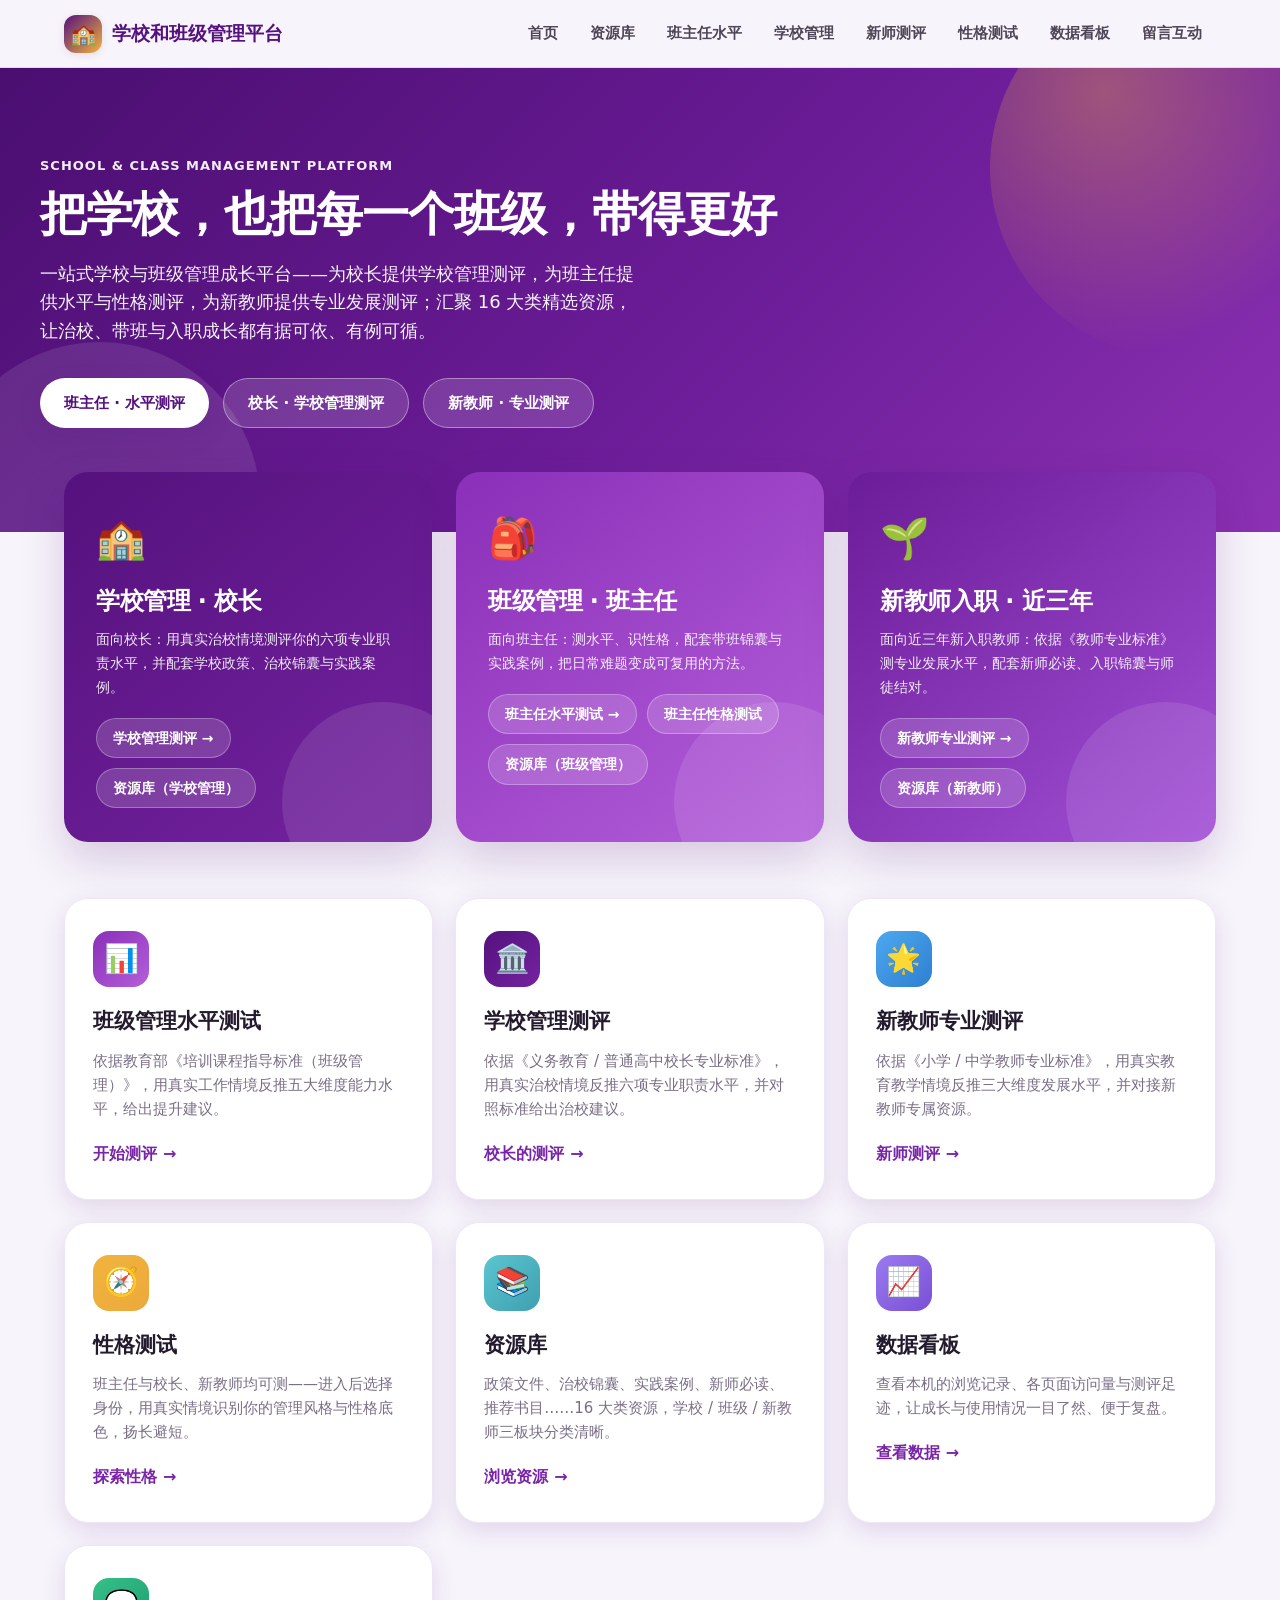
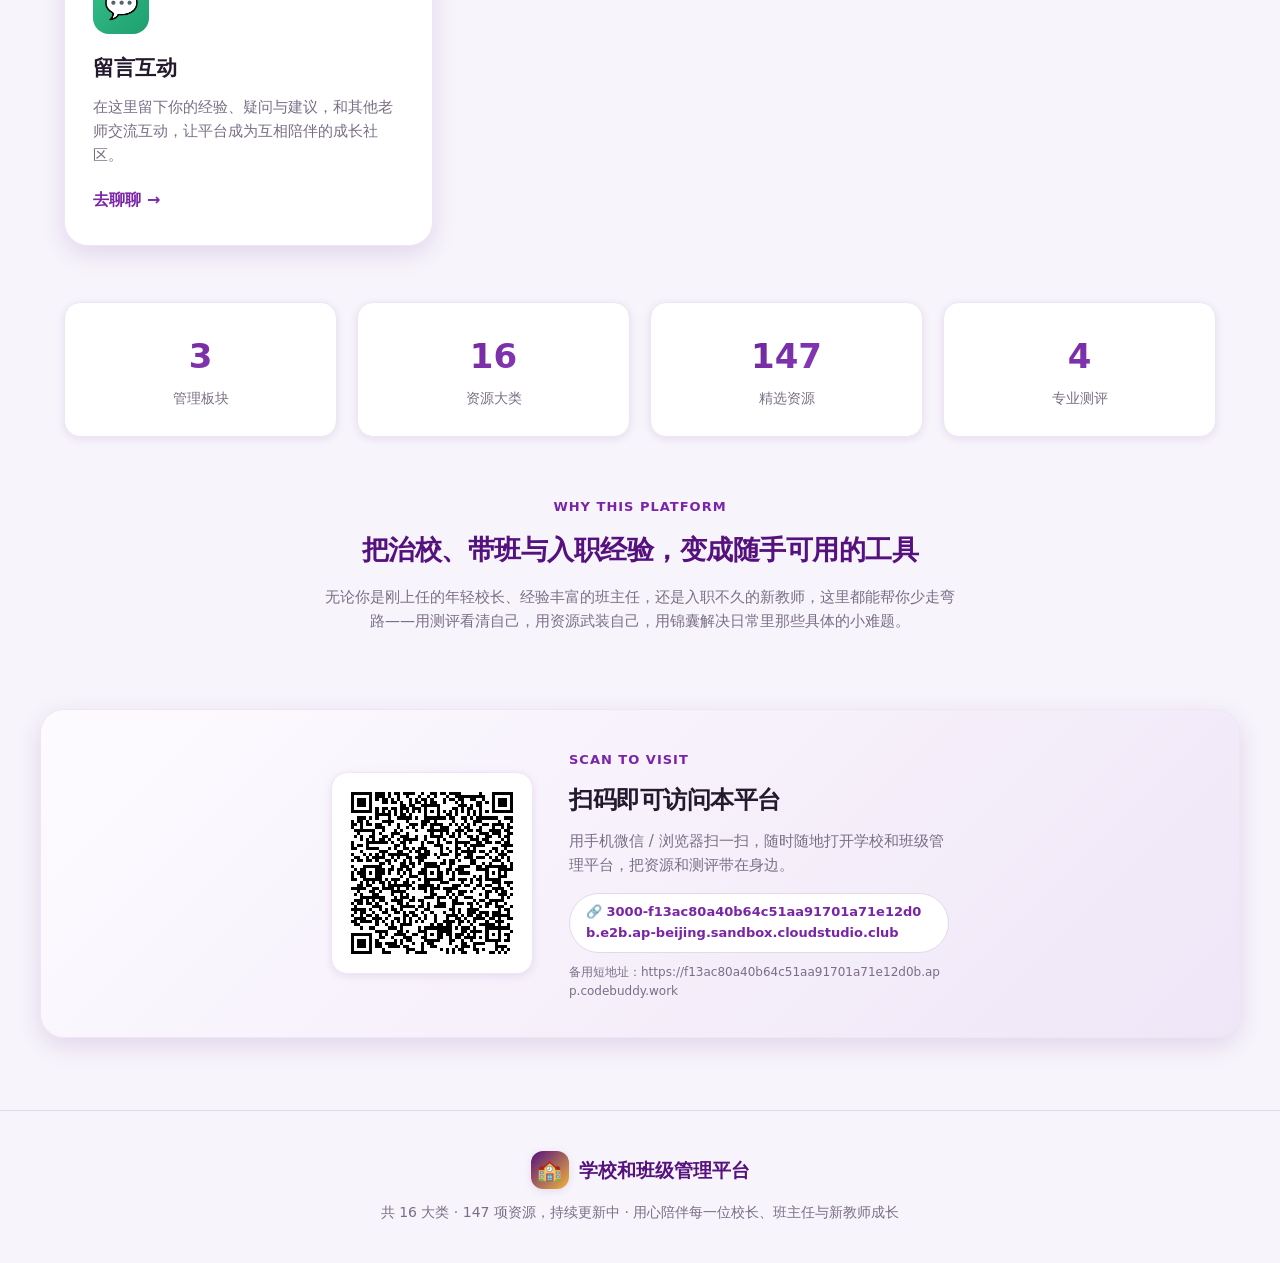
==== index.html @ 7acdb809 "学校和班级管理平台：首次部署（清华紫主题，校长/班主任/新教师三板块测评与资源库）" ====
<!DOCTYPE html>
<html lang="zh-CN">
<head>
  <meta charset="UTF-8">
  <meta name="viewport" content="width=device-width, initial-scale=1.0">
  <title>学校和班级管理平台 · 首页</title>
  <link rel="stylesheet" href="assets/css/style.css">
</head>
<body>
  <!-- 导航 -->
  <nav class="nav">
    <div class="nav-inner">
      <a class="brand" href="index.html">
        <span class="logo">🏫</span>
        <span>学校和班级管理平台</span>
      </a>
      <button class="nav-toggle" onclick="document.getElementById('navLinks').classList.toggle('open')">☰</button>
      <div class="nav-links" id="navLinks"></div>
    </div>
  </nav>

  <!-- Hero -->
  <header class="hero">
    <div class="hero-inner">
      <span class="eyebrow" style="color:rgba(255,255,255,.9)">SCHOOL &amp; CLASS MANAGEMENT PLATFORM</span>
      <h1>把学校，也把每一个班级，带得更好</h1>
      <p>一站式学校与班级管理成长平台——为校长提供学校管理测评，为班主任提供水平与性格测评，为新教师提供专业发展测评；汇聚 16 大类精选资源，让治校、带班与入职成长都有据可依、有例可循。</p>
      <div class="hero-actions">
        <a href="level-test.html" class="btn btn-primary">班主任 · 水平测评</a>
        <a href="principal-test.html" class="btn btn-ghost">校长 · 学校管理测评</a>
        <a href="newteacher-test.html" class="btn btn-ghost">新教师 · 专业测评</a>
      </div>
    </div>
  </header>

  <!-- 三大管理板块 -->
  <section class="domains wrap">
    <div class="domain-grid">
      <div class="domain-card school rise" style="animation-delay:.05s">
        <div class="dc-ico">🏫</div>
        <h3>学校管理 · 校长</h3>
        <p class="dc-sub">面向校长：用真实治校情境测评你的六项专业职责水平，并配套学校政策、治校锦囊与实践案例。</p>
        <div class="dc-links">
          <a class="dc-link" href="principal-test.html">学校管理测评 →</a>
          <a class="dc-link" href="resources.html?board=学校管理">资源库（学校管理）</a>
        </div>
      </div>
      <div class="domain-card class rise" style="animation-delay:.15s">
        <div class="dc-ico">🎒</div>
        <h3>班级管理 · 班主任</h3>
        <p class="dc-sub">面向班主任：测水平、识性格，配套带班锦囊与实践案例，把日常难题变成可复用的方法。</p>
        <div class="dc-links">
          <a class="dc-link" href="level-test.html">班主任水平测试 →</a>
          <a class="dc-link" href="personality-test.html">班主任性格测试</a>
          <a class="dc-link" href="resources.html?board=班级管理">资源库（班级管理）</a>
        </div>
      </div>
      <div class="domain-card newteacher rise" style="animation-delay:.25s">
        <div class="dc-ico">🌱</div>
        <h3>新教师入职 · 近三年</h3>
        <p class="dc-sub">面向近三年新入职教师：依据《教师专业标准》测专业发展水平，配套新师必读、入职锦囊与师徒结对。</p>
        <div class="dc-links">
          <a class="dc-link" href="newteacher-test.html">新教师专业测评 →</a>
          <a class="dc-link" href="resources.html?board=新教师">资源库（新教师）</a>
        </div>
      </div>
    </div>
  </section>

  <!-- 七大模块 -->
  <section class="modules wrap">
    <div class="module-grid">
      <div class="module-card rise" style="animation-delay:.05s">
        <div class="mc-icon" style="background:linear-gradient(135deg,#8A2FB8,#B45FDA)">📊</div>
        <h3>班级管理水平测试</h3>
        <p>依据教育部《培训课程指导标准（班级管理）》，用真实工作情境反推五大维度能力水平，给出提升建议。</p>
        <a href="level-test.html" class="mc-link">开始测评 <span>→</span></a>
      </div>
      <div class="module-card rise" style="animation-delay:.15s">
        <div class="mc-icon" style="background:linear-gradient(135deg,#55117D,#7423A0)">🏛️</div>
        <h3>学校管理测评</h3>
        <p>依据《义务教育 / 普通高中校长专业标准》，用真实治校情境反推六项专业职责水平，并对照标准给出治校建议。</p>
        <a href="principal-test.html" class="mc-link">校长的测评 <span>→</span></a>
      </div>
      <div class="module-card rise" style="animation-delay:.25s">
        <div class="mc-icon" style="background:linear-gradient(135deg,#4DA8F0,#2E7FD0)">🌟</div>
        <h3>新教师专业测评</h3>
        <p>依据《小学 / 中学教师专业标准》，用真实教育教学情境反推三大维度发展水平，并对接新教师专属资源。</p>
        <a href="newteacher-test.html" class="mc-link">新师测评 <span>→</span></a>
      </div>
      <div class="module-card rise" style="animation-delay:.35s">
        <div class="mc-icon" style="background:linear-gradient(135deg,#F2B33D,#EBA93C)">🧭</div>
        <h3>性格测试</h3>
        <p>班主任与校长、新教师均可测——进入后选择身份，用真实情境识别你的管理风格与性格底色，扬长避短。</p>
        <a href="personality-test.html" class="mc-link">探索性格 <span>→</span></a>
      </div>
      <div class="module-card rise" style="animation-delay:.45s">
        <div class="mc-icon" style="background:linear-gradient(135deg,#5AC6D0,#3F9FB0)">📚</div>
        <h3>资源库</h3>
        <p>政策文件、治校锦囊、实践案例、新师必读、推荐书目……16 大类资源，学校 / 班级 / 新教师三板块分类清晰。</p>
        <a href="resources.html" class="mc-link">浏览资源 <span>→</span></a>
      </div>
      <div class="module-card rise" style="animation-delay:.55s">
        <div class="mc-icon" style="background:linear-gradient(135deg,#9B7BF0,#7A4FD6)">📈</div>
        <h3>数据看板</h3>
        <p>查看本机的浏览记录、各页面访问量与测评足迹，让成长与使用情况一目了然、便于复盘。</p>
        <a href="dashboard.html" class="mc-link">查看数据 <span>→</span></a>
      </div>
      <div class="module-card rise" style="animation-delay:.65s">
        <div class="mc-icon" style="background:linear-gradient(135deg,#35C08A,#1F9E6F)">💬</div>
        <h3>留言互动</h3>
        <p>在这里留下你的经验、疑问与建议，和其他老师交流互动，让平台成为互相陪伴的成长社区。</p>
        <a href="messages.html" class="mc-link">去聊聊 <span>→</span></a>
      </div>
    </div>
  </section>

  <!-- 数据条 -->
  <section class="stats wrap">
    <div class="stats-grid">
      <div class="stat"><div class="num">3</div><div class="lbl">管理板块</div></div>
      <div class="stat"><div class="num">16</div><div class="lbl">资源大类</div></div>
      <div class="stat"><div class="num">147</div><div class="lbl">精选资源</div></div>
      <div class="stat"><div class="num">4</div><div class="lbl">专业测评</div></div>
    </div>
  </section>

  <!-- 特色说明 -->
  <section class="section-pad wrap">
    <div style="text-align:center;max-width:640px;margin:0 auto">
      <span class="eyebrow">WHY THIS PLATFORM</span>
      <h2 class="section-title">把治校、带班与入职经验，变成随手可用的工具</h2>
      <p class="section-sub" style="margin-top:14px">无论你是刚上任的年轻校长、经验丰富的班主任，还是入职不久的新教师，这里都能帮你少走弯路——用测评看清自己，用资源武装自己，用锦囊解决日常里那些具体的小难题。</p>
    </div>
  </section>

  <!-- 扫码访问 -->
  <section class="qr-section wrap">
    <div class="qr-card">
      <div class="qr-box">
        <img src="assets/img/qr.svg" alt="扫码访问学校和班级管理平台" width="168" height="168">
      </div>
      <div class="qr-info">
        <span class="eyebrow">SCAN TO VISIT</span>
        <h2>扫码即可访问本平台</h2>
        <p>用手机微信 / 浏览器扫一扫，随时随地打开学校和班级管理平台，把资源和测评带在身边。</p>
        <a class="qr-link" href="https://3000-f13ac80a40b64c51aa91701a71e12d0b.e2b.ap-beijing.sandbox.cloudstudio.club/" target="_blank" rel="noopener">🔗 3000-f13ac80a40b64c51aa91701a71e12d0b.e2b.ap-beijing.sandbox.cloudstudio.club</a>
        <span class="qr-alt">备用短地址：https://f13ac80a40b64c51aa91701a71e12d0b.app.codebuddy.work</span>
      </div>
    </div>
  </section>

  <!-- 页脚 -->
  <footer class="footer">
    <div class="brand"><span class="logo">🏫</span><span>学校和班级管理平台</span></div>
    <div>共 16 大类 · 147 项资源，持续更新中 · 用心陪伴每一位校长、班主任与新教师成长</div>
  </footer>

  <script src="assets/js/tracker.js"></script>
  <script src="assets/js/nav.js"></script>
</body>
</html>
---- assets/css/style.css ----
/* ============================================================
   学校和班级管理平台 · 公共样式
   风格：庄重大气（清华紫 + 暖金）× 活泼可爱（多彩点缀 + 圆润卡片）
   主色 --orange 变量沿用旧名（= 清华紫主色），便于全站统一换肤；
   --brand-deep 深紫用于导航/标题/主视觉，营造庄重感。
   ============================================================ */

:root {
  /* 底色 —— 极浅紫白 */
  --canvas: #F7F4FB;
  --canvas-alt: #F1EAF8;
  --surface: #FFFFFF;
  --surface-soft: #EFE6F7;

  /* 主题色 —— 庄重清华紫主导 + 暖金/多彩活泼点缀 */
  --brand-deep: #55117D;    /* 深清华紫：庄重大气（主视觉/标题/品牌） */
  --brand: #7A25A8;         /* 清华紫：主操作色 */
  --brand-bright: #A24FD6;  /* 亮紫：渐变高光 */
  --orange: #7A25A8;        /* 兼容旧变量名 = 主色 */
  --coral: #A96FD0;         /* 浅紫 */
  --gold: #F2B33D;          /* 暖金：点睛（紫金相配，庄重 + 活泼） */
  --yellow: #F7C948;        /* 暖黄点缀 */
  --amber: #EBA93C;
  --green: #2E9E76;
  --green-bright: #2FBF8C;
  --blue: #5B8DEF;
  --blue-bright: #4DA8F0;
  --purple: #9B5CD8;
  --red: #EF6E9B;

  /* 文字 —— 带微紫的深墨 */
  --ink: #241A2E;
  --ink-soft: #4E4557;
  --ink-mute: #7A6E86;
  --ink-faint: #B0A6BB;

  /* 边框/线 */
  --line: #E4D8EE;
  --line-soft: #EEE6F5;

  /* 阴影 —— 紫调 */
  --shadow-sm: 0 2px 8px rgba(85, 17, 125, 0.10);
  --shadow-md: 0 8px 24px rgba(85, 17, 125, 0.13);
  --shadow-lg: 0 18px 44px rgba(70, 12, 105, 0.18);

  /* 圆角 */
  --r-sm: 10px;
  --r-md: 16px;
  --r-lg: 24px;
  --r-pill: 999px;

  --font: "PingFang SC", "Microsoft YaHei", "Segoe UI", Inter, system-ui, sans-serif;
  --maxw: 1200px;
}

* { margin: 0; padding: 0; box-sizing: border-box; }

html { scroll-behavior: smooth; }

body {
  font-family: var(--font);
  color: var(--ink);
  background: var(--canvas);
  line-height: 1.6;
  -webkit-font-smoothing: antialiased;
}

a { color: inherit; text-decoration: none; }
img { max-width: 100%; display: block; }
ul { list-style: none; }

.wrap { max-width: var(--maxw); margin: 0 auto; padding: 0 24px; }

/* ---------- 导航栏 ---------- */
.nav {
  position: sticky; top: 0; z-index: 100;
  background: rgba(247, 244, 251, 0.86);
  backdrop-filter: saturate(180%) blur(12px);
  border-bottom: 1px solid var(--line);
}
.nav-inner {
  max-width: var(--maxw); margin: 0 auto; padding: 14px 24px;
  display: flex; align-items: center; justify-content: space-between;
}
.brand { display: flex; align-items: center; gap: 10px; font-weight: 800; font-size: 19px; color: var(--brand-deep); }
.brand .logo {
  width: 38px; height: 38px; border-radius: 12px;
  background: linear-gradient(135deg, var(--brand-deep), var(--gold));
  display: grid; place-items: center; color: #fff; font-size: 20px;
  box-shadow: var(--shadow-sm);
}
.nav-links { display: flex; gap: 4px; align-items: center; }
.nav-links a {
  padding: 8px 14px; border-radius: var(--r-pill); font-size: 14.5px; font-weight: 600;
  color: var(--ink-soft); transition: all .2s; white-space: nowrap;
}
.nav-links a:hover { background: var(--surface-soft); color: var(--ink); }
.nav-links a.active { background: var(--orange); color: #fff; box-shadow: var(--shadow-sm); }

.nav-toggle { display: none; background: none; border: none; font-size: 26px; cursor: pointer; color: var(--ink); }

/* ---------- 通用标题 ---------- */
.section-title { font-size: 27px; font-weight: 900; letter-spacing: -.5px; color: var(--brand-deep); }
.section-sub { color: var(--ink-mute); font-size: 15px; margin-top: 6px; }
.eyebrow {
  display: inline-block; font-size: 13px; font-weight: 700; letter-spacing: 1px;
  color: var(--orange); text-transform: uppercase; margin-bottom: 10px;
}

/* ---------- 按钮 ---------- */
.btn {
  display: inline-flex; align-items: center; gap: 8px; cursor: pointer;
  padding: 12px 24px; border-radius: var(--r-pill); font-size: 15px; font-weight: 700;
  border: none; transition: transform .15s, box-shadow .2s; font-family: var(--font);
}
.btn-primary { background: var(--orange); color: #fff; box-shadow: var(--shadow-md); }
.btn-primary:hover { transform: translateY(-2px); box-shadow: var(--shadow-lg); }
.btn-ghost { background: var(--surface); color: var(--ink); border: 1.5px solid var(--line); }
.btn-ghost:hover { border-color: var(--orange); color: var(--orange); }

/* ---------- 页脚 ---------- */
.footer {
  margin-top: 64px; padding: 40px 24px; text-align: center;
  border-top: 1px solid var(--line); color: var(--ink-mute); font-size: 14px;
}
.footer .brand { justify-content: center; margin-bottom: 12px; }

/* ---------- 卡片入场动画 ---------- */
@keyframes rise { from { opacity: 0; transform: translateY(16px); } to { opacity: 1; transform: none; } }
.rise { animation: rise .5s cubic-bezier(.2,.7,.3,1) both; }

/* ============================================================
   首页
   ============================================================ */
.hero {
  position: relative; overflow: hidden;
  background: linear-gradient(135deg, #4A0E70 0%, #6B1C97 55%, #9A3AC0 120%);
  color: #fff; padding: 84px 24px 104px;
}
.hero::after {
  content: ""; position: absolute; right: -90px; top: -90px;
  width: 380px; height: 380px; border-radius: 50%;
  background: radial-gradient(circle at 30% 30%, rgba(242,179,61,.35), rgba(242,179,61,0) 70%);
}
.hero::before {
  content: ""; position: absolute; left: -60px; bottom: -130px;
  width: 320px; height: 320px; border-radius: 50%;
  background: rgba(255,255,255,.10);
}
.hero-inner { max-width: var(--maxw); margin: 0 auto; position: relative; z-index: 2; }
.hero .eyebrow { color: rgba(255,255,255,.92) !important; }
.hero h1 { font-size: 47px; font-weight: 900; line-height: 1.16; letter-spacing: -1px; max-width: 760px; }
.hero h1 .accent { color: var(--gold); }
.hero p { font-size: 18px; margin-top: 18px; max-width: 600px; opacity: .95; }
.hero-actions { margin-top: 32px; display: flex; gap: 14px; flex-wrap: wrap; }
.hero .btn-primary { background: #fff; color: var(--brand-deep); }
.hero .btn-primary:hover { background: var(--gold); color: #fff; }
.hero .btn-ghost { background: rgba(255,255,255,.15); color: #fff; border-color: rgba(255,255,255,.4); }
.hero .btn-ghost:hover { background: rgba(255,255,255,.25); color: #fff; }

/* ---------- 两大管理板块 ---------- */
.domains { margin-top: -60px; position: relative; z-index: 5; }
.domain-grid { display: grid; grid-template-columns: repeat(3, 1fr); gap: 24px; }
.domain-card {
  position: relative; overflow: hidden; border-radius: var(--r-lg);
  padding: 34px 32px; color: #fff; box-shadow: var(--shadow-lg);
  transition: transform .2s, box-shadow .2s;
}
.domain-card:hover { transform: translateY(-6px); }
.domain-card.school { background: linear-gradient(140deg, #55117D 0%, #7423A0 100%); }
.domain-card.class  { background: linear-gradient(140deg, #8A2FB8 0%, #B45FDA 100%); }
.domain-card.newteacher { background: linear-gradient(140deg, #6B1C97 0%, #A24FD6 100%); }
.domain-card::after {
  content: ""; position: absolute; right: -50px; bottom: -60px;
  width: 200px; height: 200px; border-radius: 50%; background: rgba(255,255,255,.10);
}
.domain-card .dc-ico { font-size: 40px; margin-bottom: 12px; }
.domain-card h3 { font-size: 24px; font-weight: 900; letter-spacing: -.5px; }
.domain-card .dc-sub { font-size: 14px; opacity: .9; margin: 8px 0 18px; line-height: 1.7; max-width: 300px; }
.domain-card .dc-links { display: flex; flex-wrap: wrap; gap: 10px; position: relative; z-index: 2; }
.domain-card .dc-link {
  display: inline-flex; align-items: center; gap: 6px; font-size: 14px; font-weight: 700;
  background: rgba(255,255,255,.16); border: 1px solid rgba(255,255,255,.28);
  padding: 8px 16px; border-radius: var(--r-pill); transition: all .18s; color: #fff;
}
.domain-card .dc-link:hover { background: #fff; color: var(--brand-deep); }

/* 模块卡片 */
.modules { margin-top: 56px; position: relative; z-index: 5; }
.module-grid { display: grid; grid-template-columns: repeat(3, 1fr); gap: 22px; }
.module-card {
  background: var(--surface); border-radius: var(--r-lg); padding: 32px 28px;
  box-shadow: var(--shadow-md); transition: transform .2s, box-shadow .2s;
  border: 1px solid var(--line-soft); position: relative; overflow: hidden;
}
.module-card:hover { transform: translateY(-6px); box-shadow: var(--shadow-lg); }
.module-card .mc-icon {
  width: 56px; height: 56px; border-radius: 16px; display: grid; place-items: center;
  font-size: 28px; color: #fff; margin-bottom: 18px;
}
.module-card h3 { font-size: 21px; font-weight: 800; }
.module-card p { color: var(--ink-mute); font-size: 15px; margin: 10px 0 20px; min-height: 48px; }
.module-card .mc-link { font-weight: 700; color: var(--orange); display: inline-flex; align-items: center; gap: 6px; }
.module-card .mc-link span { transition: transform .2s; }
.module-card:hover .mc-link span { transform: translateX(4px); }

/* 数据条 */
.stats { margin-top: 56px; }
.stats-grid { display: grid; grid-template-columns: repeat(4, 1fr); gap: 20px; }
.stat {
  background: var(--surface); border-radius: var(--r-md); padding: 26px 20px; text-align: center;
  box-shadow: var(--shadow-sm); border: 1px solid var(--line-soft);
}
.stat .num { font-size: 34px; font-weight: 900; background: linear-gradient(135deg, var(--brand-deep), var(--brand-bright)); -webkit-background-clip: text; background-clip: text; color: transparent; }
.stat .lbl { color: var(--ink-mute); font-size: 14px; margin-top: 4px; }

.section-pad { padding: 56px 0; }

/* 扫码访问 */
.qr-section { padding: 20px 0 8px; }
.qr-card {
  display: flex; align-items: center; gap: 36px; flex-wrap: wrap;
  background: linear-gradient(135deg, #FDFBFF, #EFE6F7);
  border: 1px solid var(--line-soft); border-radius: var(--r-lg);
  padding: 36px 40px; box-shadow: var(--shadow-md); justify-content: center;
}
.qr-box {
  background: #fff; border-radius: var(--r-md); padding: 16px;
  box-shadow: var(--shadow-sm); border: 1px solid var(--line-soft); flex: none;
}
.qr-box svg, .qr-box img { width: 168px; height: 168px; display: block; }
.qr-info { max-width: 380px; }
.qr-info h2 { font-size: 24px; font-weight: 800; letter-spacing: -.5px; margin-bottom: 10px; }
.qr-info p { color: var(--ink-mute); font-size: 15px; margin-bottom: 16px; }
.qr-link {
  display: inline-flex; align-items: center; gap: 8px; font-size: 13px; font-weight: 600;
  color: var(--orange); background: var(--surface); border: 1.5px solid var(--line);
  padding: 8px 16px; border-radius: var(--r-pill); word-break: break-all;
}
.qr-alt { display: block; margin-top: 10px; font-size: 12px; color: var(--ink-mute); word-break: break-all; }
@media (max-width: 560px) { .qr-card { flex-direction: column; text-align: center; padding: 28px 24px; } }

/* ============================================================
   资源库
   ============================================================ */
.res-header { padding: 40px 0 24px; }
.res-layout { display: grid; grid-template-columns: 240px 1fr; gap: 28px; align-items: start; }

.res-sidebar {
  position: sticky; top: 84px;
  background: var(--surface); border-radius: var(--r-lg); padding: 18px;
  box-shadow: var(--shadow-sm); border: 1px solid var(--line-soft);
}
.res-sidebar h4 { font-size: 13px; color: var(--ink-mute); letter-spacing: 1px; margin-bottom: 12px; padding-left: 8px; }
.cat-item {
  display: flex; align-items: center; gap: 10px; padding: 11px 12px; border-radius: var(--r-md);
  cursor: pointer; transition: all .18s; margin-bottom: 4px; font-weight: 600; font-size: 15px;
}
.cat-item:hover { background: var(--surface-soft); }
.cat-item.active { background: var(--orange); color: #fff; box-shadow: var(--shadow-sm); }
.cat-item.active .cat-count { background: rgba(255,255,255,.25); color: #fff; }
.cat-dot { width: 12px; height: 12px; border-radius: 4px; flex: none; }
.cat-name { flex: 1; }
.cat-count { background: var(--surface-soft); color: var(--ink-mute); font-size: 12px; font-weight: 700; padding: 2px 9px; border-radius: var(--r-pill); }

/* 筛选栏 */
.filter-bar {
  background: var(--surface); border-radius: var(--r-md); padding: 16px 18px;
  box-shadow: var(--shadow-sm); border: 1px solid var(--line-soft); margin-bottom: 22px;
}
.filter-row { display: flex; align-items: center; gap: 12px; flex-wrap: wrap; }
.filter-row + .filter-row { margin-top: 12px; }
.filter-label { font-size: 13px; color: var(--ink-mute); font-weight: 700; min-width: 44px; }

/* 板块切换（学校管理 / 班级管理） */
.board-tabs { margin: 18px 0 20px; display: flex; align-items: center; gap: 12px; flex-wrap: wrap; }
.board-tabs .bt-label { font-size: 13px; color: var(--brand-deep); font-weight: 800; letter-spacing: .5px; }
.board-tabs .pill { font-size: 14px; padding: 9px 22px; font-weight: 700; }
.board-tabs .pill.active { box-shadow: var(--shadow-sm); }
.pill {
  padding: 7px 16px; border-radius: var(--r-pill); font-size: 13px; font-weight: 600; cursor: pointer;
  background: var(--surface-soft); color: var(--ink-soft); transition: all .18s; border: 1.5px solid transparent;
}
.pill:hover { border-color: var(--amber); }
.pill.active { background: var(--orange); color: #fff; }
.search-box {
  margin-left: auto; display: flex; align-items: center; gap: 8px;
  background: var(--surface-soft); border-radius: var(--r-pill); padding: 8px 16px; min-width: 220px;
}
.search-box input { border: none; background: none; outline: none; font-size: 14px; width: 100%; font-family: var(--font); color: var(--ink); }

/* 分类区块 */
.cat-section { margin-bottom: 40px; scroll-margin-top: 84px; }
.cat-section-head { display: flex; align-items: center; gap: 10px; margin-bottom: 16px; }
.cat-section-head .badge { width: 22px; height: 22px; border-radius: 6px; flex: none; }
.cat-section-head h3 { font-size: 20px; font-weight: 800; }
.cat-section-head .cnt { color: var(--ink-mute); font-size: 14px; font-weight: 600; }

.card-grid { display: grid; grid-template-columns: repeat(3, 1fr); gap: 16px; }
.res-card {
  background: var(--surface); border-radius: var(--r-md); padding: 18px;
  border: 1px solid var(--line-soft); box-shadow: var(--shadow-sm);
  transition: transform .18s, box-shadow .2s; display: flex; flex-direction: column; gap: 8px;
  text-decoration: none; color: inherit; cursor: pointer;
}
.res-card:hover { transform: translateY(-4px); box-shadow: var(--shadow-md); }
.res-card .rc-top { display: flex; align-items: center; gap: 8px; }
.res-card .rc-tag { font-size: 11px; font-weight: 700; padding: 3px 10px; border-radius: var(--r-pill); color: #fff; }
.res-card .rc-stage { font-size: 11px; color: var(--ink-mute); background: var(--surface-soft); padding: 3px 10px; border-radius: var(--r-pill); font-weight: 600; }
.res-card h4 { font-size: 15px; font-weight: 700; line-height: 1.4; }
.res-card p { font-size: 13px; color: var(--ink-mute); line-height: 1.6; flex: 1; }
.res-card .rc-foot { display: flex; align-items: center; justify-content: space-between; margin-top: 4px; }
.res-card .rc-meta { font-size: 12px; color: var(--ink-faint); }
.res-card .rc-open { font-size: 13px; font-weight: 700; color: var(--orange); }

/* 锦囊卡片（重点区，稍大） */
.tip-card { border-left: 4px solid var(--orange); }
.tip-card h4 { font-size: 16px; }

/* 实践案例卡片（情境/对策/成效三段式） */
.case-card { border-left: 4px solid #E8618C; gap: 10px; }
.case-card h4 { font-size: 16px; }
.case-card .cc-block { display: flex; gap: 8px; align-items: flex-start; }
.case-card .cc-block p { font-size: 13px; color: var(--ink-mute); line-height: 1.6; flex: 1; margin: 0; }
.case-card .cc-label {
  flex: 0 0 auto; font-size: 11px; font-weight: 800; color: #fff;
  padding: 2px 8px; border-radius: 6px; margin-top: 1px; letter-spacing: .5px;
}
.case-card .cc-scene { background: #F2A65A; }
.case-card .cc-action { background: #5B8DEF; }
.case-card .cc-effect { background: #36C98D; }

.empty { text-align: center; padding: 60px 20px; color: var(--ink-mute); }
.empty .big { font-size: 42px; margin-bottom: 12px; }

/* ============================================================
   测试模块（水平测试 / 性格测试通用）
   ============================================================ */
.test-hero { text-align: center; padding: 56px 24px 32px; }
.test-hero .eyebrow { display: inline-block; }
.test-hero h1 { font-size: 34px; font-weight: 900; letter-spacing: -.5px; color: var(--brand-deep); }
.test-hero p { color: var(--ink-mute); max-width: 560px; margin: 12px auto 0; font-size: 16px; }

.quiz {
  max-width: 760px; margin: 0 auto; background: var(--surface);
  border-radius: var(--r-lg); padding: 36px; box-shadow: var(--shadow-md); border: 1px solid var(--line-soft);
}

/* ---------- 角色选择（班主任 / 校长） ---------- */
.role-pick { max-width: 920px; margin: 0 auto; }
.role-grid { display: grid; grid-template-columns: repeat(3, 1fr); gap: 22px; }
.role-card {
  position: relative; overflow: hidden; cursor: pointer; text-align: left;
  background: var(--surface); border: 2px solid var(--line); border-radius: var(--r-lg);
  padding: 30px 28px; transition: transform .2s, box-shadow .2s, border-color .2s;
}
.role-card:hover { transform: translateY(-6px); box-shadow: var(--shadow-lg); border-color: var(--brand); }
.role-card::after {
  content: ""; position: absolute; right: -40px; bottom: -50px;
  width: 160px; height: 160px; border-radius: 50%; background: var(--surface-soft); z-index: 0;
}
.role-card > * { position: relative; z-index: 1; }
.role-card .rp-ico {
  width: 62px; height: 62px; border-radius: 18px; display: grid; place-items: center;
  font-size: 32px; color: #fff; margin-bottom: 16px; box-shadow: var(--shadow-sm);
}
.role-card.rp-class .rp-ico  { background: linear-gradient(135deg, #8A2FB8, #B45FDA); }
.role-card.rp-principal .rp-ico { background: linear-gradient(135deg, #55117D, #7423A0); }
.role-card.rp-newteacher .rp-ico { background: linear-gradient(135deg, #2AB0A6, #36C98D); }
.role-card h3 { font-size: 22px; font-weight: 900; color: var(--brand-deep); }
.role-card p { color: var(--ink-mute); font-size: 14px; margin: 8px 0 16px; line-height: 1.7; min-height: 48px; }
.role-card .rp-go { font-weight: 800; color: var(--brand); display: inline-flex; align-items: center; gap: 6px; }
.role-card .rp-go span { transition: transform .2s; }
.role-card:hover .rp-go span { transform: translateX(4px); }
@media (max-width: 720px) { .role-grid { grid-template-columns: 1fr; } }
.progress-wrap { display: flex; align-items: center; gap: 12px; margin-bottom: 26px; }
.progress-bar { flex: 1; height: 10px; background: var(--surface-soft); border-radius: var(--r-pill); overflow: hidden; }
.progress-fill { height: 100%; width: 0; background: linear-gradient(90deg, var(--brand-deep), var(--gold)); border-radius: var(--r-pill); transition: width .4s; }
.progress-text { font-size: 13px; color: var(--ink-mute); font-weight: 700; white-space: nowrap; }

.q-title { font-size: 20px; font-weight: 800; line-height: 1.6; margin-bottom: 20px; }
.q-num { display: inline-block; color: var(--orange); font-weight: 900; margin-right: 8px; background: var(--surface-soft); padding: 2px 12px; border-radius: var(--r-pill); font-size: 14px; }
.q-scene { display: block; margin-top: 12px; font-size: 19px; font-weight: 800; line-height: 1.6; color: var(--ink); }
.q-hint { display: block; margin-top: 12px; font-size: 14px; font-weight: 600; color: var(--ink-mute); }
/* 防敷衍作答提示 */
.quality-note {
  background: #FFF6E6; border: 1px solid #F4D48A; color: #A87A1E;
  border-radius: var(--r-md); padding: 12px 18px; font-size: 13px; font-weight: 600;
  max-width: 560px; margin: 0 auto 18px; text-align: left; line-height: 1.6;
}
.options { display: flex; flex-direction: column; gap: 12px; }
.option {
  padding: 16px 20px; border-radius: var(--r-md); border: 2px solid var(--line);
  cursor: pointer; transition: all .18s; font-size: 15px; font-weight: 600; background: var(--canvas-alt);
  display: flex; align-items: center; gap: 14px;
}
.option:hover { border-color: var(--amber); transform: translateX(4px); }
.option.selected { border-color: var(--orange); background: var(--surface-soft); }
.option .opt-key {
  width: 30px; height: 30px; border-radius: 50%; background: var(--surface); border: 2px solid var(--line);
  display: grid; place-items: center; font-weight: 800; font-size: 14px; flex: none; transition: all .18s;
}
.option.selected .opt-key { background: var(--orange); color: #fff; border-color: var(--orange); }

.quiz-nav { display: flex; justify-content: space-between; margin-top: 30px; gap: 12px; }

/* 结果 */
.result { text-align: center; }
.result .score-ring {
  width: 160px; height: 160px; margin: 0 auto 20px; border-radius: 50%;
  display: grid; place-items: center; position: relative;
  background: conic-gradient(var(--orange) var(--pct, 0%), var(--surface-soft) 0);
}
.result .score-ring .inner {
  width: 128px; height: 128px; border-radius: 50%; background: var(--surface);
  display: grid; place-items: center; flex-direction: column;
}
.result .score-ring .val { font-size: 40px; font-weight: 900; color: var(--orange); }
.result .score-ring .unit { font-size: 13px; color: var(--ink-mute); }
.result h2 { font-size: 26px; font-weight: 900; margin-bottom: 8px; }
.result .level-tag { display: inline-block; padding: 6px 18px; border-radius: var(--r-pill); color: #fff; font-weight: 700; margin-bottom: 18px; }
.result .desc { color: var(--ink-soft); max-width: 520px; margin: 0 auto 14px; line-height: 1.8; }
.result .advice { text-align: left; background: var(--surface-soft); border-radius: var(--r-md); padding: 20px 24px; max-width: 560px; margin: 20px auto; }
.result .advice h4 { margin-bottom: 10px; font-size: 15px; }
.result .advice li { padding: 6px 0 6px 24px; position: relative; font-size: 14px; color: var(--ink-soft); }
.result .advice li::before { content: "✦"; position: absolute; left: 0; color: var(--orange); }

/* 五大维度诊断条 */
.dim-breakdown { text-align: left; background: var(--surface-soft); border-radius: var(--r-md); padding: 20px 24px; max-width: 620px; margin: 22px auto; }
.dim-breakdown h4 { margin-bottom: 14px; font-size: 15px; }
.dim-row { display: flex; align-items: center; gap: 12px; padding: 7px 0; }
.dim-label { flex: 0 0 132px; font-size: 14px; font-weight: 700; color: var(--ink-soft); display: flex; align-items: center; gap: 6px; }
.dim-ic { font-size: 15px; }
.dim-track { flex: 1; height: 12px; background: var(--surface); border-radius: var(--r-pill); overflow: hidden; box-shadow: inset 0 1px 2px rgba(0,0,0,.05); }
.dim-bar { display: block; height: 100%; border-radius: var(--r-pill); transition: width .6s ease; }
.dim-lvl { flex: 0 0 48px; text-align: right; font-size: 14px; font-weight: 800; }
/* 对照提升建议分块 */
.result .advice .adv-block { margin-bottom: 14px; }
.result .advice .adv-block:last-child { margin-bottom: 0; }
.result .advice .adv-block h5 { font-size: 14px; font-weight: 800; margin-bottom: 6px; display: flex; align-items: center; gap: 6px; }
.result .advice .adv-lv { font-size: 12px; font-weight: 700; color: var(--ink-mute); background: var(--surface); padding: 2px 8px; border-radius: var(--r-pill); }
.result .std-note { font-size: 12px; color: var(--ink-mute); margin-top: 16px; line-height: 1.7; max-width: 560px; margin-left: auto; margin-right: auto; }
@media (max-width: 560px) { .dim-label { flex-basis: 96px; font-size: 13px; } }

/* 性格类型卡 */
.ptype-card {
  display: inline-block; background: var(--surface-soft); border-radius: var(--r-lg);
  padding: 24px 32px; margin-bottom: 20px;
}
.ptype-card .emoji { font-size: 56px; }
.ptype-card .code { font-size: 30px; font-weight: 900; letter-spacing: 2px; color: var(--orange); }
.ptype-card .name { font-size: 18px; font-weight: 700; margin-top: 4px; }

.hidden { display: none !important; }

/* ============================================================
   响应式
   ============================================================ */
@media (max-width: 900px) {
  .domain-grid { grid-template-columns: 1fr; }
  .module-grid { grid-template-columns: repeat(2, 1fr); }
  .stats-grid { grid-template-columns: repeat(2, 1fr); }
  .res-layout { grid-template-columns: 1fr; }
  .res-sidebar { position: static; }
  .card-grid { grid-template-columns: repeat(2, 1fr); }
  .hero h1 { font-size: 34px; }
  .nav-links { display: none; }
  .nav-links.open { display: flex; position: absolute; top: 64px; right: 24px; flex-direction: column;
    background: var(--surface); padding: 12px; border-radius: var(--r-md); box-shadow: var(--shadow-md); }
  .nav-toggle { display: block; }
}
@media (max-width: 560px) {
  .card-grid { grid-template-columns: 1fr; }
  .stats-grid { grid-template-columns: 1fr; }
  .quiz { padding: 24px; }
}

/* ============================================================
   数据看板（dash.dashboard）
   ============================================================ */
.dash-grid { display: grid; grid-template-columns: repeat(3, 1fr); gap: 18px; margin-bottom: 28px; }
.dash-grid.dash-2col { grid-template-columns: repeat(2, 1fr); }
.mini-stat {
  background: var(--surface); border: 1px solid var(--line-soft); border-radius: var(--r-md);
  padding: 24px 20px; text-align: center; box-shadow: var(--shadow-sm);
}
.mini-stat .num { font-size: 30px; font-weight: 900; background: linear-gradient(135deg, var(--brand-deep), var(--brand-bright)); -webkit-background-clip: text; background-clip: text; color: transparent; }
.mini-stat .lbl { color: var(--ink-mute); font-size: 14px; margin-top: 4px; }

.dash-section { background: var(--surface); border: 1px solid var(--line-soft); border-radius: var(--r-md); padding: 22px 24px; box-shadow: var(--shadow-sm); }
.dash-h { font-size: 18px; font-weight: 800; margin-bottom: 16px; }

.visit-bars { display: flex; flex-direction: column; gap: 12px; }
.bar-row { display: flex; align-items: center; gap: 12px; }
.bar-label { width: 110px; flex: none; font-size: 14px; font-weight: 600; color: var(--ink-soft); }
.bar-track { flex: 1; height: 12px; background: var(--surface-soft); border-radius: var(--r-pill); overflow: hidden; }
.bar-fill { display: block; height: 100%; background: linear-gradient(90deg, var(--brand), var(--brand-bright)); border-radius: var(--r-pill); }
.bar-num { width: 36px; text-align: right; font-size: 13px; font-weight: 700; color: var(--ink-mute); }

.visit-list { display: flex; flex-direction: column; gap: 10px; max-height: 420px; overflow-y: auto; }
.visit-item { display: flex; align-items: center; gap: 10px; padding: 10px 12px; background: var(--surface-soft); border-radius: var(--r-sm); }
.vi-dot { width: 9px; height: 9px; border-radius: 50%; background: var(--brand); flex: none; }
.vi-dot.vi-test { background: var(--gold); }
.vi-main { flex: 1; font-size: 14px; color: var(--ink); font-weight: 600; }
.vi-time { font-size: 12px; color: var(--ink-faint); }

.note-box {
  margin-top: 26px; background: linear-gradient(135deg, #FBF7FF, #F1E8FA);
  border: 1px solid var(--line-soft); border-left: 4px solid var(--brand);
  border-radius: var(--r-md); padding: 16px 20px; font-size: 14px; color: var(--ink-soft); line-height: 1.7;
}
.note-box strong { color: var(--brand-deep); }

/* ============================================================
   留言互动（messages）
   ============================================================ */
.msg-form { background: var(--surface); border: 1px solid var(--line-soft); border-radius: var(--r-lg); padding: 24px; box-shadow: var(--shadow-sm); }
.msg-name { width: 100%; max-width: 320px; padding: 11px 14px; border: 1.5px solid var(--line); border-radius: var(--r-md); font-size: 15px; font-family: var(--font); outline: none; margin-bottom: 12px; }
.msg-name:focus, .msg-text:focus { border-color: var(--brand); }
.msg-text { width: 100%; min-height: 96px; padding: 12px 14px; border: 1.5px solid var(--line); border-radius: var(--r-md); font-size: 15px; font-family: var(--font); outline: none; resize: vertical; line-height: 1.6; }
.msg-form-foot { display: flex; align-items: center; justify-content: space-between; margin-top: 12px; gap: 12px; }
.msg-tip { font-size: 13px; color: var(--ink-faint); }

.msg-list { display: flex; flex-direction: column; gap: 14px; }
.msg-item { position: relative; background: var(--surface); border: 1px solid var(--line-soft); border-radius: var(--r-md); padding: 16px 18px; box-shadow: var(--shadow-sm); }
.msg-head { display: flex; align-items: center; gap: 10px; margin-bottom: 8px; }
.msg-author { font-size: 15px; font-weight: 800; color: var(--brand-deep); }
.msg-time { font-size: 12px; color: var(--ink-faint); }
.msg-body { font-size: 15px; color: var(--ink-soft); line-height: 1.7; white-space: pre-wrap; word-break: break-word; }
.msg-del { position: absolute; top: 14px; right: 14px; border: none; background: none; color: var(--ink-faint); font-size: 12px; cursor: pointer; }
.msg-del:hover { color: var(--red); }

@media (max-width: 720px) {
  .dash-grid, .dash-grid.dash-2col { grid-template-columns: 1fr; }
}
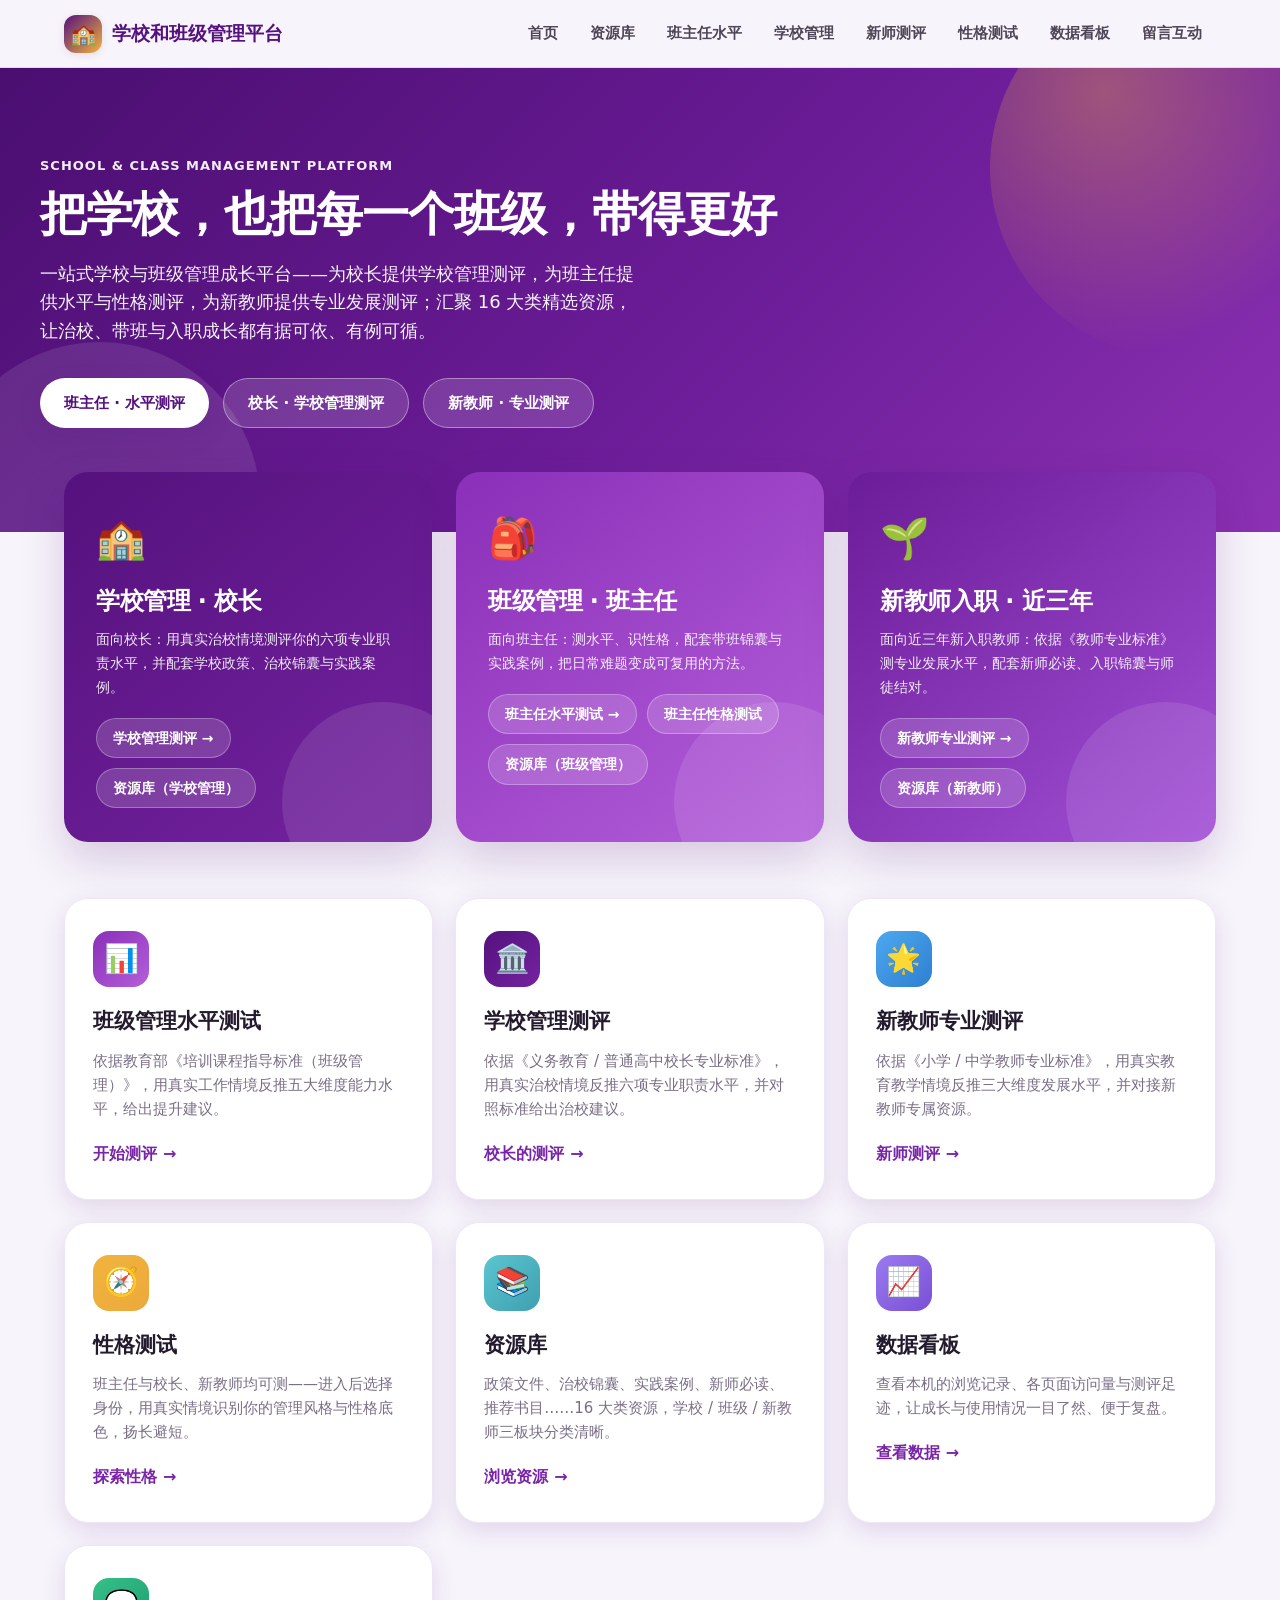
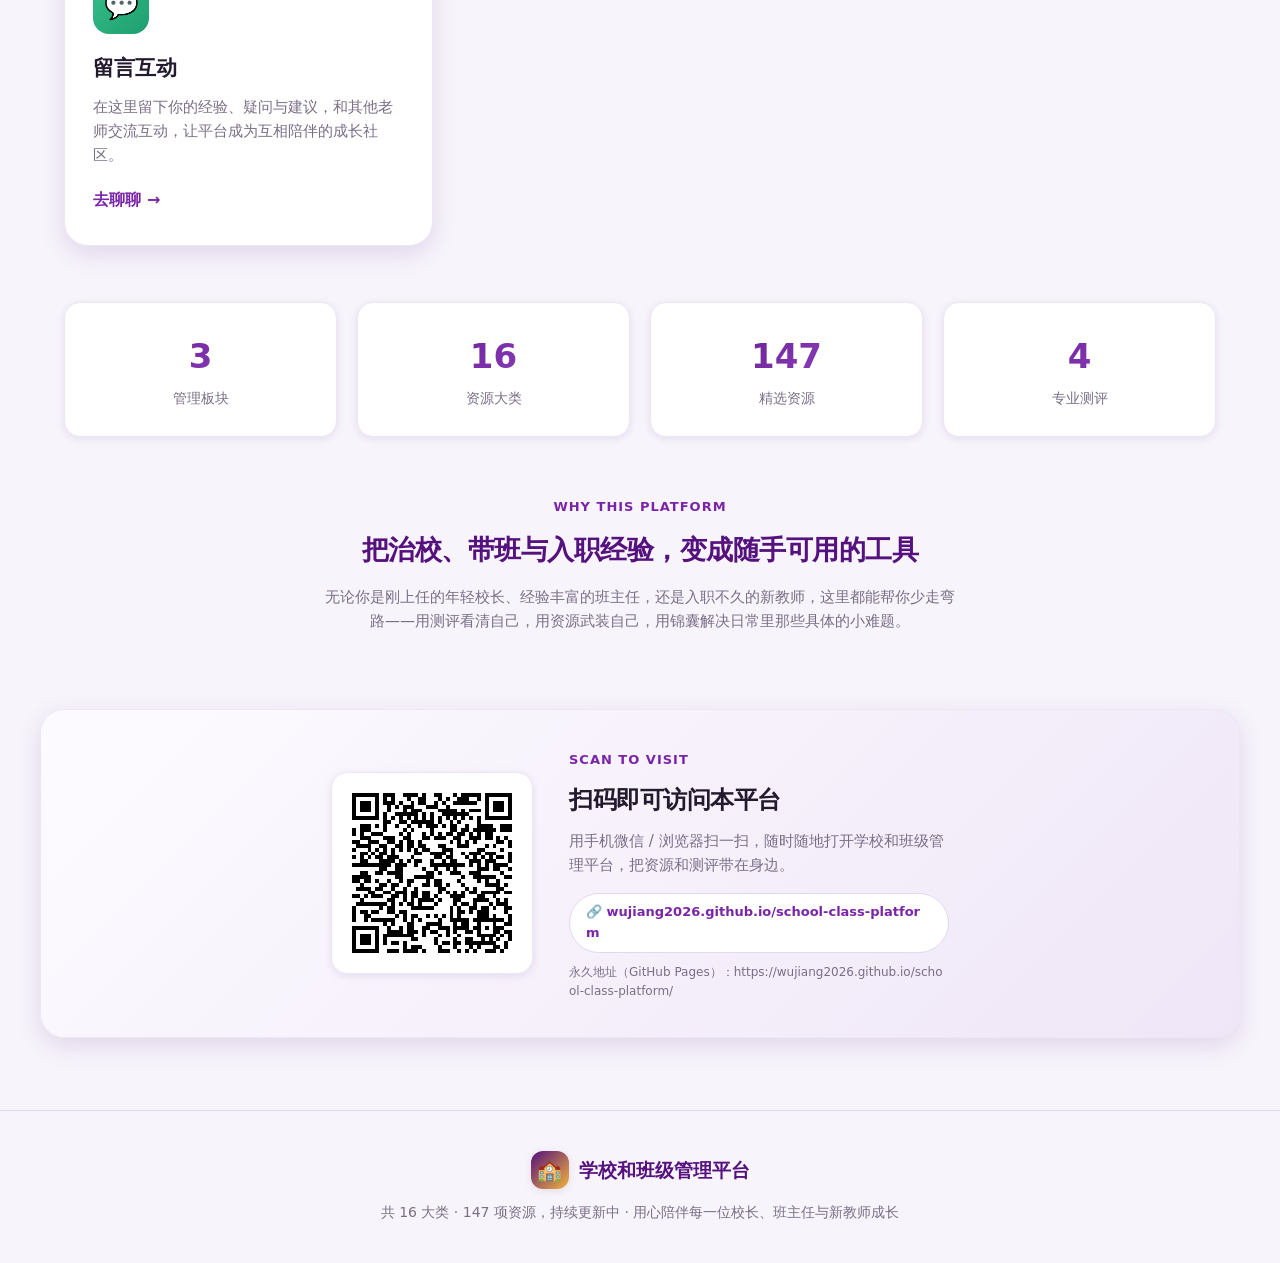
==== commit 9b66fb00: "更新首页二维码与链接为永久 GitHub Pages 地址" ====
--- a/index.html
+++ b/index.html
@@ -144,8 +144,8 @@
         <span class="eyebrow">SCAN TO VISIT</span>
         <h2>扫码即可访问本平台</h2>
         <p>用手机微信 / 浏览器扫一扫，随时随地打开学校和班级管理平台，把资源和测评带在身边。</p>
-        <a class="qr-link" href="https://3000-f13ac80a40b64c51aa91701a71e12d0b.e2b.ap-beijing.sandbox.cloudstudio.club/" target="_blank" rel="noopener">🔗 3000-f13ac80a40b64c51aa91701a71e12d0b.e2b.ap-beijing.sandbox.cloudstudio.club</a>
-        <span class="qr-alt">备用短地址：https://f13ac80a40b64c51aa91701a71e12d0b.app.codebuddy.work</span>
+        <a class="qr-link" href="https://wujiang2026.github.io/school-class-platform/" target="_blank" rel="noopener">🔗 wujiang2026.github.io/school-class-platform</a>
+        <span class="qr-alt">永久地址（GitHub Pages）：https://wujiang2026.github.io/school-class-platform/</span>
       </div>
     </div>
   </section>
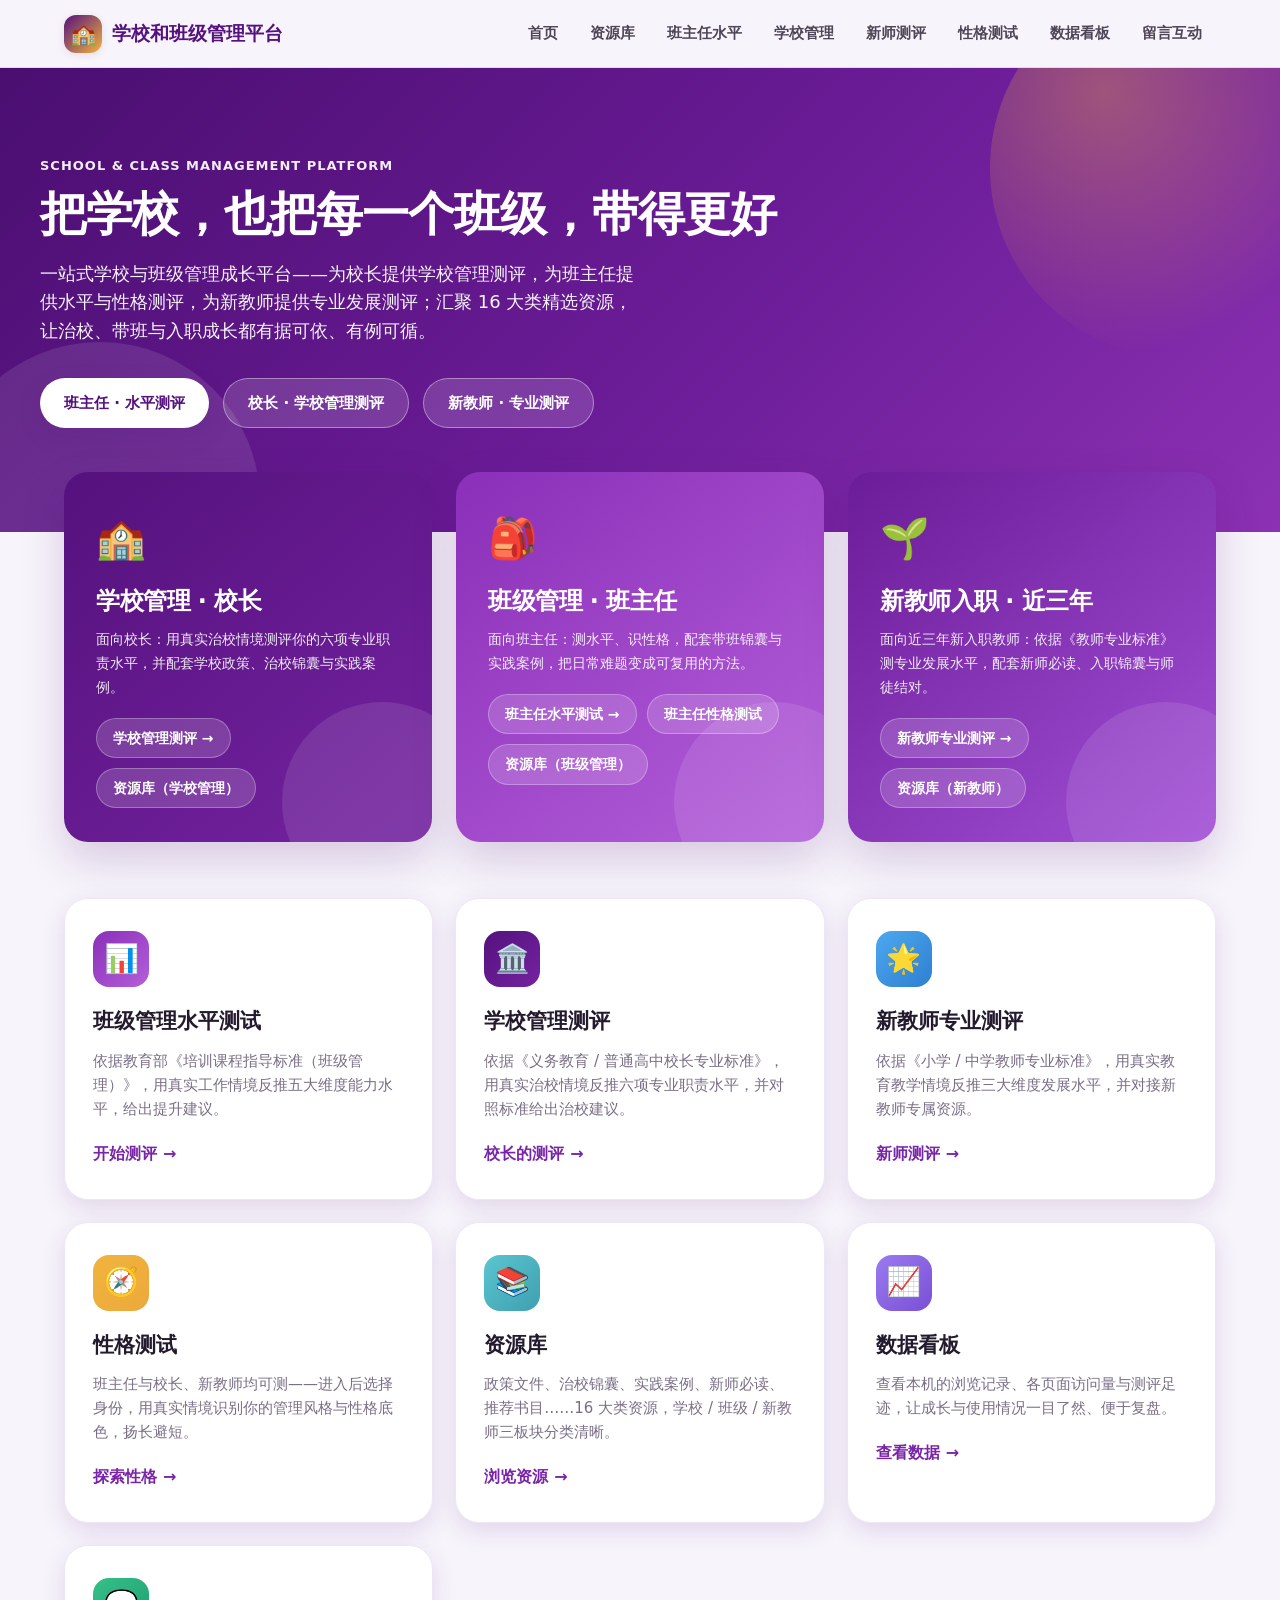
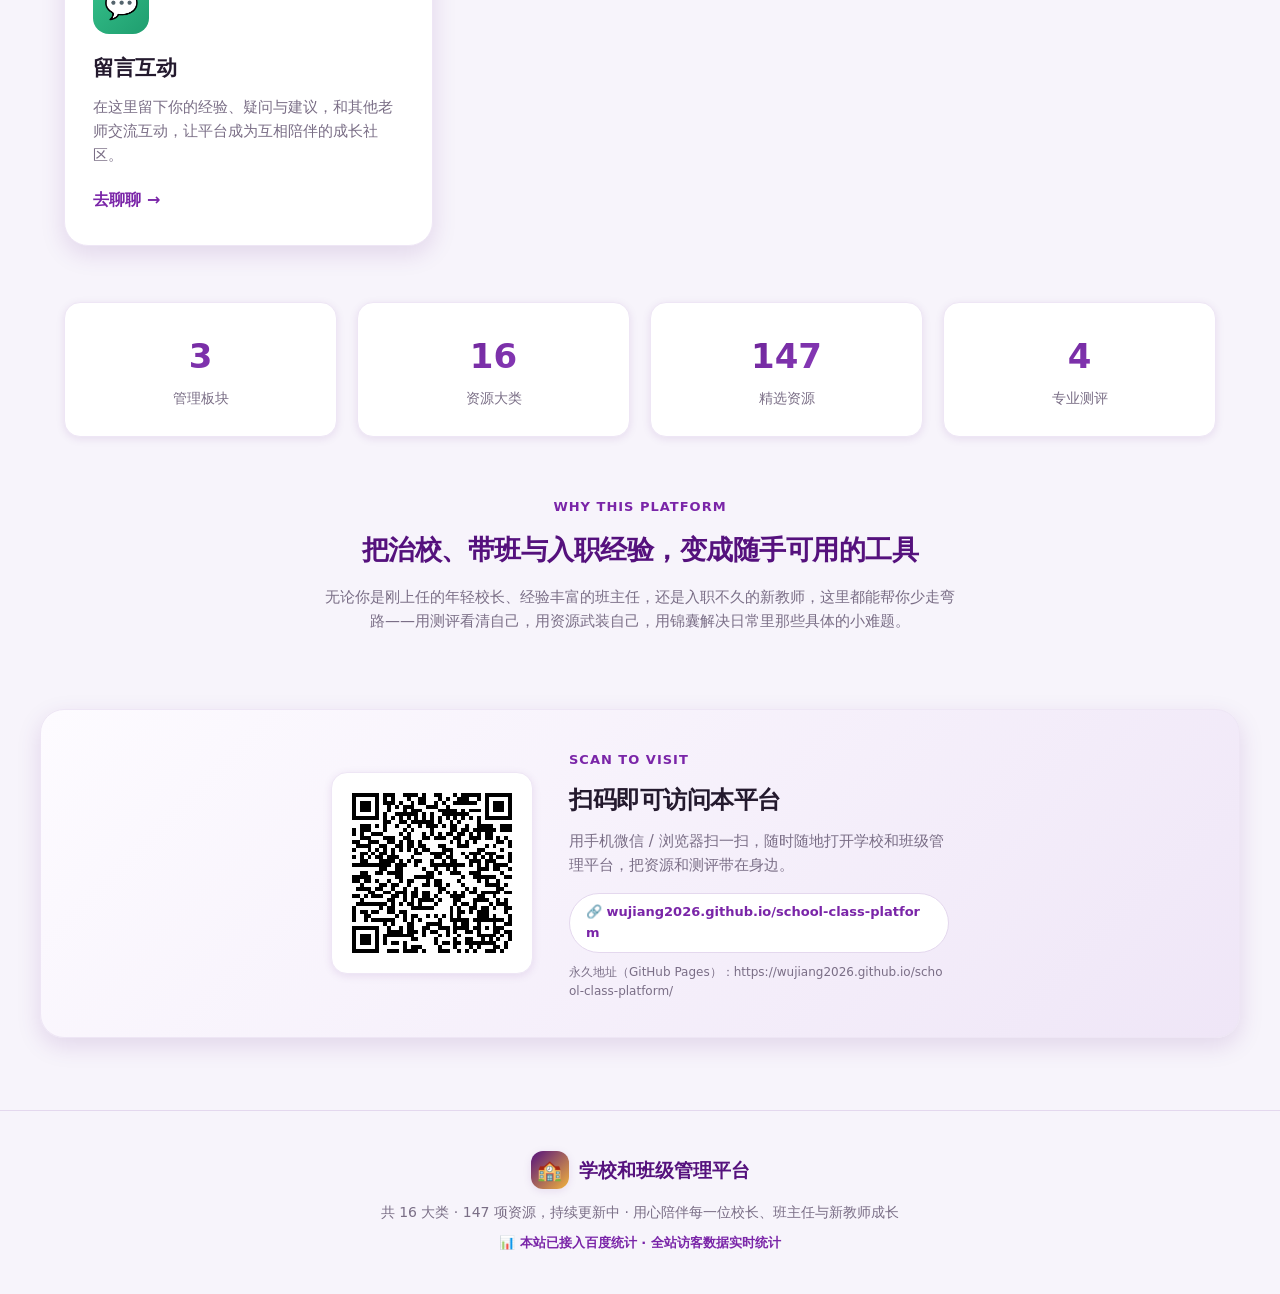
==== commit cac2da45: "接入百度统计框架：tongji.js + 全站 head 引用 + 首页已接入标识（token 待填）" ====
--- a/index.html
+++ b/index.html
@@ -5,6 +5,7 @@
   <meta name="viewport" content="width=device-width, initial-scale=1.0">
   <title>学校和班级管理平台 · 首页</title>
   <link rel="stylesheet" href="assets/css/style.css">
+  <script src="assets/js/tongji.js" defer></script>
 </head>
 <body>
   <!-- 导航 -->
@@ -154,6 +155,7 @@
   <footer class="footer">
     <div class="brand"><span class="logo">🏫</span><span>学校和班级管理平台</span></div>
     <div>共 16 大类 · 147 项资源，持续更新中 · 用心陪伴每一位校长、班主任与新教师成长</div>
+    <div class="tongji-badge">📊 本站已接入百度统计 · 全站访客数据实时统计</div>
   </footer>
 
   <script src="assets/js/tracker.js"></script>
--- a/assets/css/style.css
+++ b/assets/css/style.css
@@ -124,6 +124,7 @@
   border-top: 1px solid var(--line); color: var(--ink-mute); font-size: 14px;
 }
 .footer .brand { justify-content: center; margin-bottom: 12px; }
+.tongji-badge { margin-top: 10px; font-size: 13px; color: var(--orange); font-weight: 600; }
 
 /* ---------- 卡片入场动画 ---------- */
 @keyframes rise { from { opacity: 0; transform: translateY(16px); } to { opacity: 1; transform: none; } }
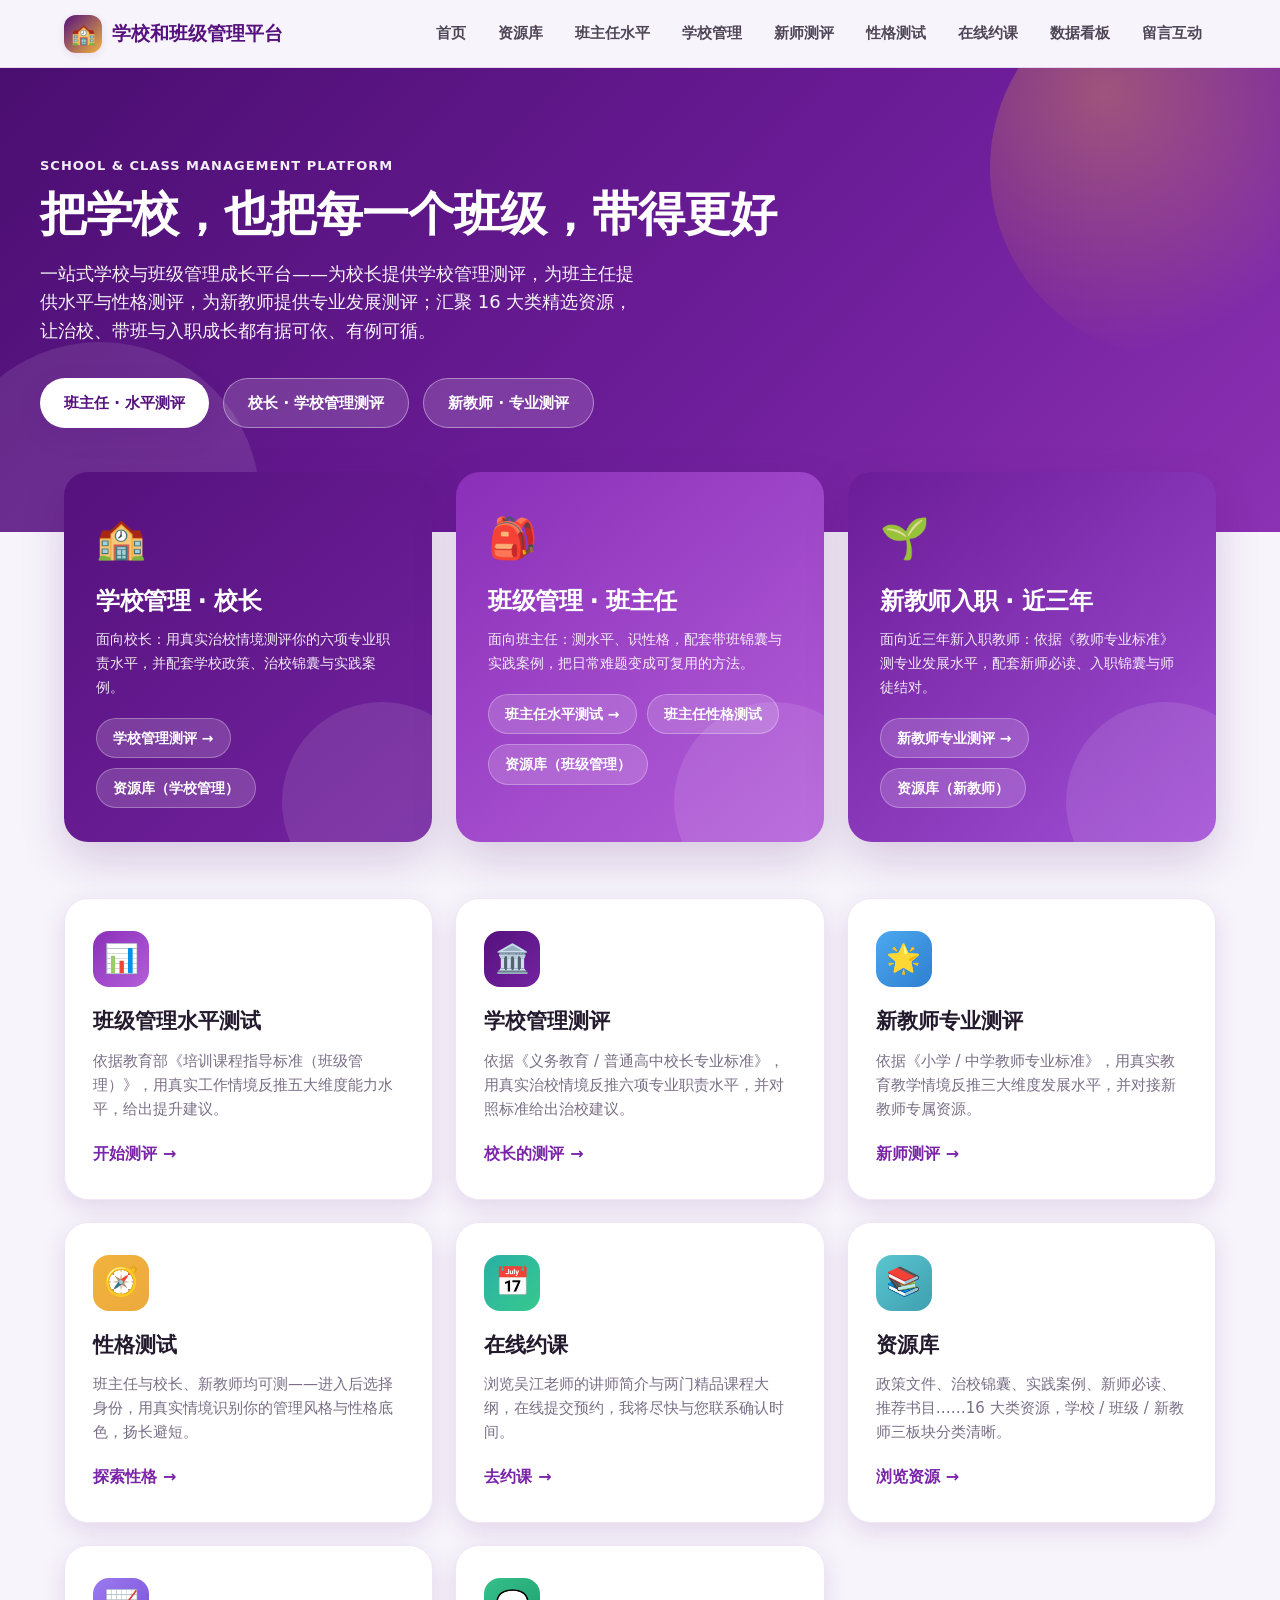
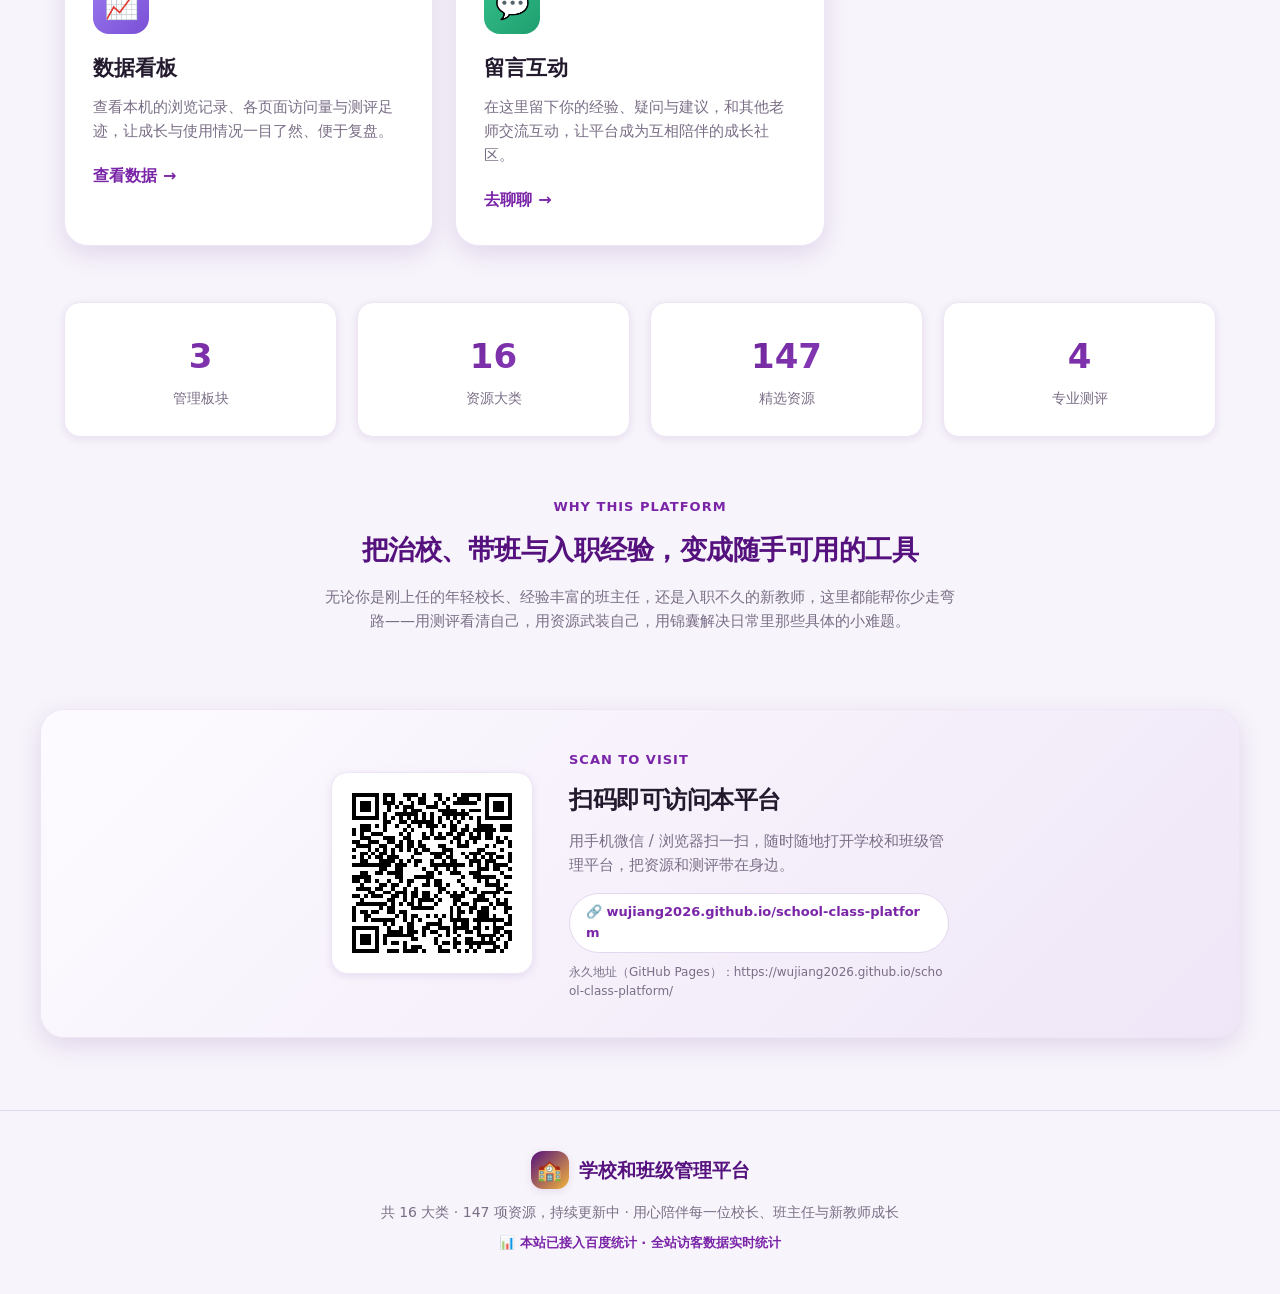
==== commit 45195f7a: "新增在线约课栏目：booking.html（吴江简介+两门课程大纲+预约表单）、nav/首页入口、booking.js（本地记录+百度统计事件）" ====
--- a/index.html
+++ b/index.html
@@ -95,6 +95,12 @@
         <p>班主任与校长、新教师均可测——进入后选择身份，用真实情境识别你的管理风格与性格底色，扬长避短。</p>
         <a href="personality-test.html" class="mc-link">探索性格 <span>→</span></a>
       </div>
+      <div class="module-card rise" style="animation-delay:.40s">
+        <div class="mc-icon" style="background:linear-gradient(135deg,#2AB0A6,#36C98D)">📅</div>
+        <h3>在线约课</h3>
+        <p>浏览吴江老师的讲师简介与两门精品课程大纲，在线提交预约，我将尽快与您联系确认时间。</p>
+        <a href="booking.html" class="mc-link">去约课 <span>→</span></a>
+      </div>
       <div class="module-card rise" style="animation-delay:.45s">
         <div class="mc-icon" style="background:linear-gradient(135deg,#5AC6D0,#3F9FB0)">📚</div>
         <h3>资源库</h3>
--- a/assets/css/style.css
+++ b/assets/css/style.css
@@ -125,6 +125,71 @@
 }
 .footer .brand { justify-content: center; margin-bottom: 12px; }
 .tongji-badge { margin-top: 10px; font-size: 13px; color: var(--orange); font-weight: 600; }
+
+/* ============================================================
+   在线约课页（booking.html）
+   ============================================================ */
+.container { max-width: 1080px; margin: 0 auto; padding: 0 20px; }
+.section { padding: 52px 0; }
+.section-head { text-align: center; margin-bottom: 30px; }
+.section-head .section-title { position: relative; display: inline-block; padding-bottom: 12px; }
+.section-head .section-title::after { content: ""; position: absolute; left: 50%; bottom: 0; transform: translateX(-50%); width: 56px; height: 4px; border-radius: 4px; background: linear-gradient(90deg, var(--brand), var(--gold)); }
+
+.profile-card { display: flex; gap: 22px; align-items: flex-start; background: var(--surface); border: 1px solid var(--line); border-radius: var(--r-lg); padding: 28px; box-shadow: var(--shadow-sm); }
+.profile-avatar { flex: 0 0 84px; width: 84px; height: 84px; border-radius: 50%; display: grid; place-items: center; font-size: 32px; font-weight: 800; color: #fff; background: linear-gradient(135deg, var(--brand-deep), var(--brand)); }
+.profile-body p { margin: 0 0 12px; line-height: 1.85; color: var(--ink-soft); }
+.profile-body p:last-child { margin-bottom: 0; }
+
+.course-grid { display: grid; grid-template-columns: repeat(auto-fit, minmax(320px, 1fr)); gap: 22px; }
+.course-card { background: var(--surface); border: 1px solid var(--line); border-radius: var(--r-lg); padding: 26px; box-shadow: var(--shadow-sm); display: flex; flex-direction: column; }
+.course-tag { align-self: flex-start; font-size: 12px; font-weight: 700; padding: 4px 12px; border-radius: var(--r-pill); margin-bottom: 12px; color: #fff; }
+.tag-class { background: linear-gradient(135deg, #4DA8F0, #2E7FD0); }
+.tag-principal { background: linear-gradient(135deg, var(--brand), var(--gold)); }
+.course-card h3 { font-size: 21px; font-weight: 800; color: var(--brand-deep); margin: 0 0 6px; }
+.course-sub { color: var(--ink-mute); font-size: 14px; margin: 0 0 10px; }
+.course-meta { font-size: 13px; color: var(--brand); font-weight: 600; margin-bottom: 12px; }
+.course-intro { font-size: 14px; line-height: 1.8; color: var(--ink-soft); margin: 0 0 14px; }
+.course-goals { margin: 0 0 14px; padding-left: 20px; color: var(--ink-soft); font-size: 14px; line-height: 1.9; }
+.course-outline { border-top: 1px dashed var(--line); padding-top: 12px; }
+.course-outline summary { cursor: pointer; font-weight: 700; color: var(--brand); font-size: 14px; user-select: none; }
+.course-outline summary:hover { color: var(--brand-deep); }
+.outline-body { margin-top: 14px; font-size: 14px; line-height: 1.85; color: var(--ink-soft); }
+.outline-body p { margin: 0 0 12px; }
+.outline-body ol { padding-left: 20px; margin: 0 0 12px; }
+.outline-body li { margin-bottom: 12px; }
+.outline-body b { color: var(--brand-deep); }
+
+.booking-form { max-width: 720px; margin: 0 auto; background: var(--surface); border: 1px solid var(--line); border-radius: var(--r-lg); padding: 28px; box-shadow: var(--shadow-sm); }
+.form-row { display: grid; grid-template-columns: 1fr 1fr; gap: 18px; }
+.form-field { display: flex; flex-direction: column; gap: 7px; margin-bottom: 18px; font-size: 14px; font-weight: 600; color: var(--ink); }
+.form-field i { color: #e0533d; font-style: normal; }
+.form-field input, .form-field select, .form-field textarea {
+  font: inherit; font-weight: 400; padding: 11px 13px; border: 1.5px solid var(--line); border-radius: var(--r-md);
+  background: #fff; color: var(--ink); transition: border-color .15s, box-shadow .15s;
+}
+.form-field input:focus, .form-field select:focus, .form-field textarea:focus {
+  outline: none; border-color: var(--brand); box-shadow: 0 0 0 3px var(--brand-soft);
+}
+.form-field textarea { resize: vertical; }
+.booking-submit { width: 100%; margin-top: 4px; padding: 13px; font-size: 16px; }
+.form-tip { min-height: 20px; margin: 12px 0 0; font-size: 14px; font-weight: 600; text-align: center; }
+.form-tip-ok { color: #1f9e6f; }
+.form-tip-err { color: #e0533d; }
+
+.booking-history { max-width: 720px; margin: 26px auto 0; }
+.history-title { font-size: 17px; font-weight: 800; color: var(--brand-deep); margin: 0 0 12px; }
+.booking-history ul { list-style: none; padding: 0; margin: 0; display: flex; flex-direction: column; gap: 10px; }
+.booking-history li { display: flex; flex-wrap: wrap; align-items: center; gap: 8px 14px; background: var(--surface); border: 1px solid var(--line); border-radius: var(--r-md); padding: 12px 16px; }
+.bh-course { font-weight: 700; color: var(--brand-deep); }
+.bh-meta { font-size: 13px; color: var(--ink-mute); }
+.bh-time { margin-left: auto; font-size: 12px; color: var(--ink-mute); }
+
+@media (max-width: 600px) {
+  .profile-card { flex-direction: column; align-items: center; text-align: center; }
+  .form-row { grid-template-columns: 1fr; }
+  .booking-history li { flex-direction: column; align-items: flex-start; }
+  .bh-time { margin-left: 0; }
+}
 
 /* ---------- 卡片入场动画 ---------- */
 @keyframes rise { from { opacity: 0; transform: translateY(16px); } to { opacity: 1; transform: none; } }
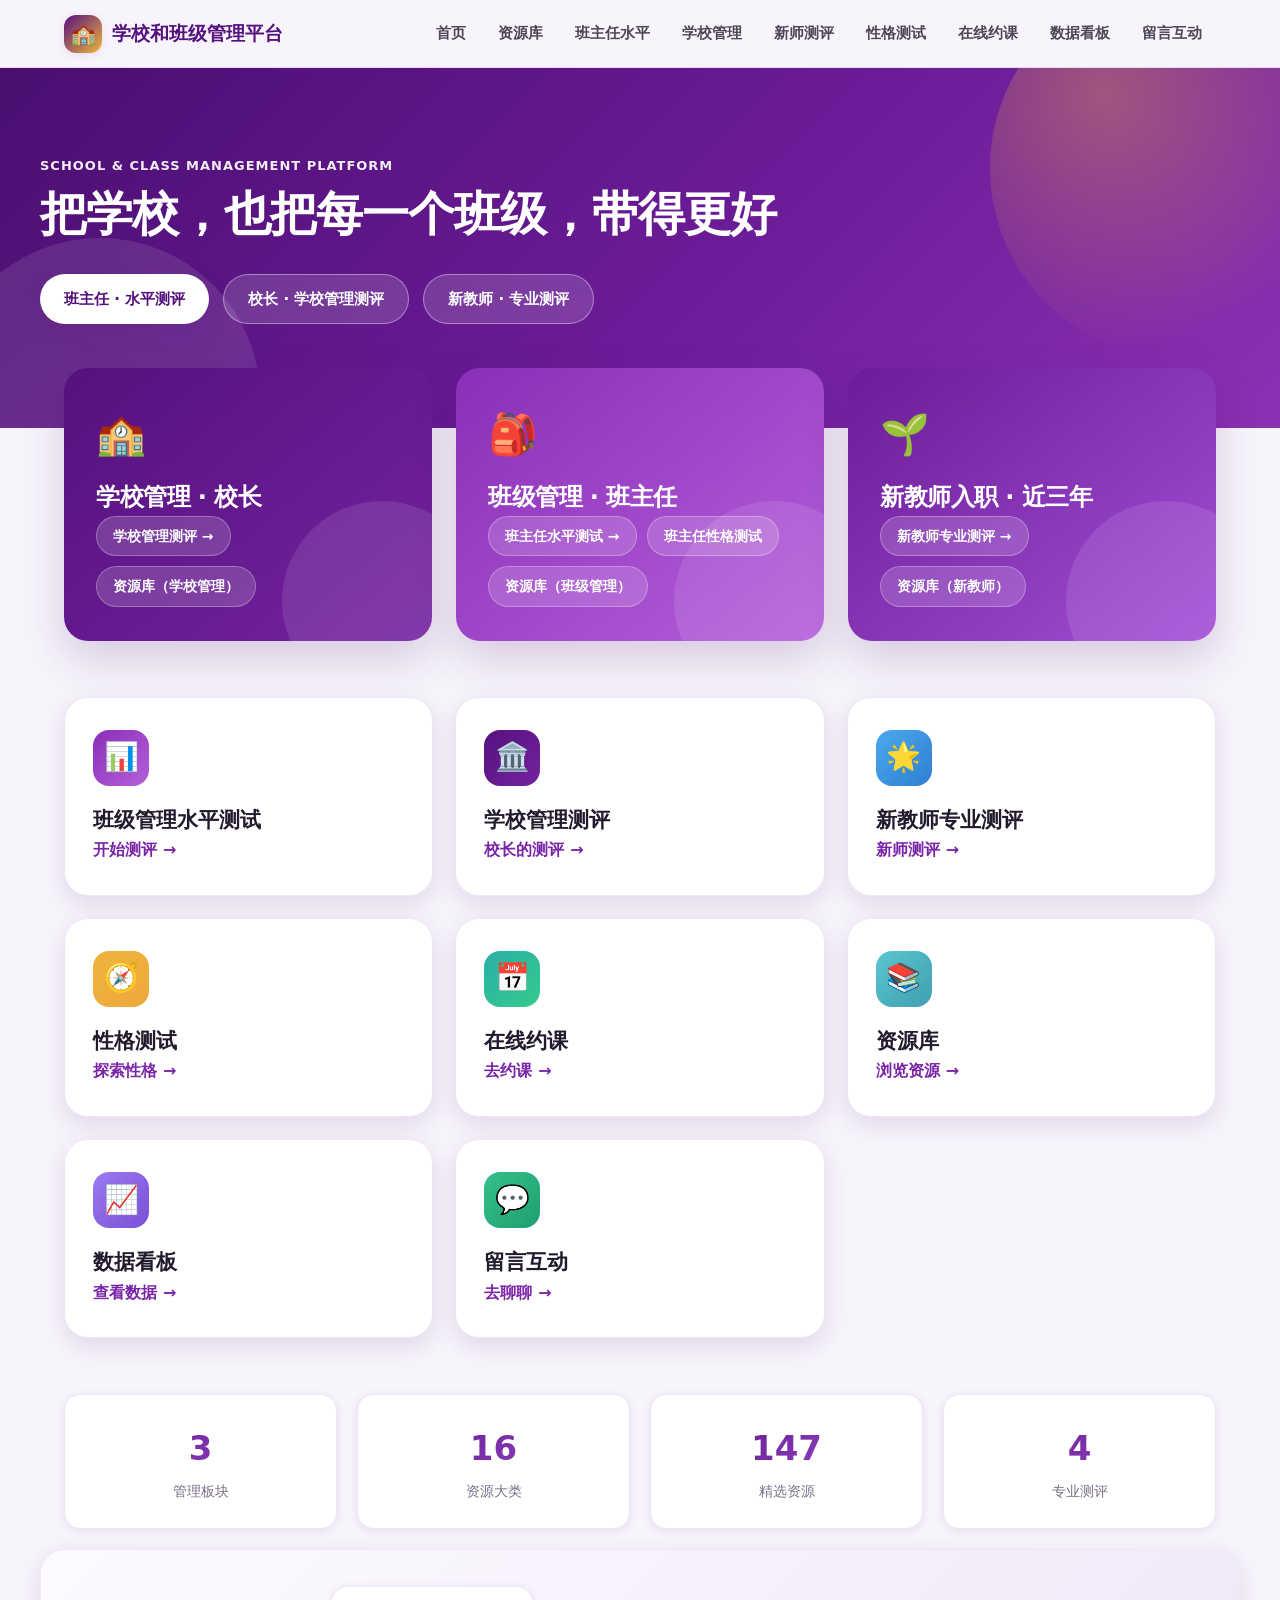
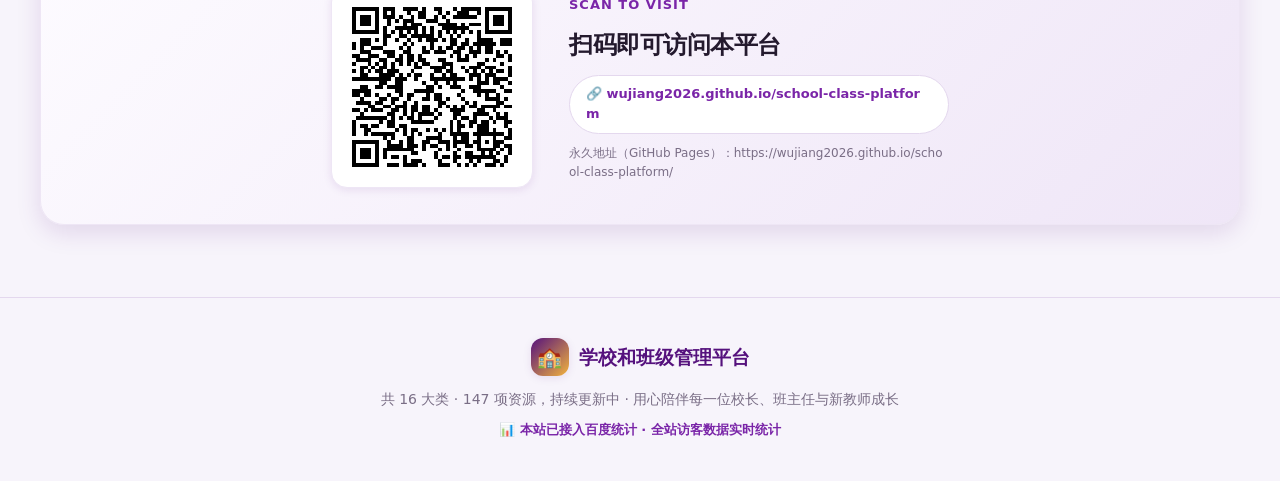
==== commit bdb671cb: "首页精简：移除 Hero 长描述、三大板块 dc-sub、模块卡描述段落与特色说明区，页面更简洁" ====
--- a/index.html
+++ b/index.html
@@ -25,7 +25,6 @@
     <div class="hero-inner">
       <span class="eyebrow" style="color:rgba(255,255,255,.9)">SCHOOL &amp; CLASS MANAGEMENT PLATFORM</span>
       <h1>把学校，也把每一个班级，带得更好</h1>
-      <p>一站式学校与班级管理成长平台——为校长提供学校管理测评，为班主任提供水平与性格测评，为新教师提供专业发展测评；汇聚 16 大类精选资源，让治校、带班与入职成长都有据可依、有例可循。</p>
       <div class="hero-actions">
         <a href="level-test.html" class="btn btn-primary">班主任 · 水平测评</a>
         <a href="principal-test.html" class="btn btn-ghost">校长 · 学校管理测评</a>
@@ -40,7 +39,6 @@
       <div class="domain-card school rise" style="animation-delay:.05s">
         <div class="dc-ico">🏫</div>
         <h3>学校管理 · 校长</h3>
-        <p class="dc-sub">面向校长：用真实治校情境测评你的六项专业职责水平，并配套学校政策、治校锦囊与实践案例。</p>
         <div class="dc-links">
           <a class="dc-link" href="principal-test.html">学校管理测评 →</a>
           <a class="dc-link" href="resources.html?board=学校管理">资源库（学校管理）</a>
@@ -49,7 +47,6 @@
       <div class="domain-card class rise" style="animation-delay:.15s">
         <div class="dc-ico">🎒</div>
         <h3>班级管理 · 班主任</h3>
-        <p class="dc-sub">面向班主任：测水平、识性格，配套带班锦囊与实践案例，把日常难题变成可复用的方法。</p>
         <div class="dc-links">
           <a class="dc-link" href="level-test.html">班主任水平测试 →</a>
           <a class="dc-link" href="personality-test.html">班主任性格测试</a>
@@ -59,7 +56,6 @@
       <div class="domain-card newteacher rise" style="animation-delay:.25s">
         <div class="dc-ico">🌱</div>
         <h3>新教师入职 · 近三年</h3>
-        <p class="dc-sub">面向近三年新入职教师：依据《教师专业标准》测专业发展水平，配套新师必读、入职锦囊与师徒结对。</p>
         <div class="dc-links">
           <a class="dc-link" href="newteacher-test.html">新教师专业测评 →</a>
           <a class="dc-link" href="resources.html?board=新教师">资源库（新教师）</a>
@@ -74,49 +70,41 @@
       <div class="module-card rise" style="animation-delay:.05s">
         <div class="mc-icon" style="background:linear-gradient(135deg,#8A2FB8,#B45FDA)">📊</div>
         <h3>班级管理水平测试</h3>
-        <p>依据教育部《培训课程指导标准（班级管理）》，用真实工作情境反推五大维度能力水平，给出提升建议。</p>
         <a href="level-test.html" class="mc-link">开始测评 <span>→</span></a>
       </div>
       <div class="module-card rise" style="animation-delay:.15s">
         <div class="mc-icon" style="background:linear-gradient(135deg,#55117D,#7423A0)">🏛️</div>
         <h3>学校管理测评</h3>
-        <p>依据《义务教育 / 普通高中校长专业标准》，用真实治校情境反推六项专业职责水平，并对照标准给出治校建议。</p>
         <a href="principal-test.html" class="mc-link">校长的测评 <span>→</span></a>
       </div>
       <div class="module-card rise" style="animation-delay:.25s">
         <div class="mc-icon" style="background:linear-gradient(135deg,#4DA8F0,#2E7FD0)">🌟</div>
         <h3>新教师专业测评</h3>
-        <p>依据《小学 / 中学教师专业标准》，用真实教育教学情境反推三大维度发展水平，并对接新教师专属资源。</p>
         <a href="newteacher-test.html" class="mc-link">新师测评 <span>→</span></a>
       </div>
       <div class="module-card rise" style="animation-delay:.35s">
         <div class="mc-icon" style="background:linear-gradient(135deg,#F2B33D,#EBA93C)">🧭</div>
         <h3>性格测试</h3>
-        <p>班主任与校长、新教师均可测——进入后选择身份，用真实情境识别你的管理风格与性格底色，扬长避短。</p>
         <a href="personality-test.html" class="mc-link">探索性格 <span>→</span></a>
       </div>
       <div class="module-card rise" style="animation-delay:.40s">
         <div class="mc-icon" style="background:linear-gradient(135deg,#2AB0A6,#36C98D)">📅</div>
         <h3>在线约课</h3>
-        <p>浏览吴江老师的讲师简介与两门精品课程大纲，在线提交预约，我将尽快与您联系确认时间。</p>
         <a href="booking.html" class="mc-link">去约课 <span>→</span></a>
       </div>
       <div class="module-card rise" style="animation-delay:.45s">
         <div class="mc-icon" style="background:linear-gradient(135deg,#5AC6D0,#3F9FB0)">📚</div>
         <h3>资源库</h3>
-        <p>政策文件、治校锦囊、实践案例、新师必读、推荐书目……16 大类资源，学校 / 班级 / 新教师三板块分类清晰。</p>
         <a href="resources.html" class="mc-link">浏览资源 <span>→</span></a>
       </div>
       <div class="module-card rise" style="animation-delay:.55s">
         <div class="mc-icon" style="background:linear-gradient(135deg,#9B7BF0,#7A4FD6)">📈</div>
         <h3>数据看板</h3>
-        <p>查看本机的浏览记录、各页面访问量与测评足迹，让成长与使用情况一目了然、便于复盘。</p>
         <a href="dashboard.html" class="mc-link">查看数据 <span>→</span></a>
       </div>
       <div class="module-card rise" style="animation-delay:.65s">
         <div class="mc-icon" style="background:linear-gradient(135deg,#35C08A,#1F9E6F)">💬</div>
         <h3>留言互动</h3>
-        <p>在这里留下你的经验、疑问与建议，和其他老师交流互动，让平台成为互相陪伴的成长社区。</p>
         <a href="messages.html" class="mc-link">去聊聊 <span>→</span></a>
       </div>
     </div>
@@ -132,15 +120,6 @@
     </div>
   </section>
 
-  <!-- 特色说明 -->
-  <section class="section-pad wrap">
-    <div style="text-align:center;max-width:640px;margin:0 auto">
-      <span class="eyebrow">WHY THIS PLATFORM</span>
-      <h2 class="section-title">把治校、带班与入职经验，变成随手可用的工具</h2>
-      <p class="section-sub" style="margin-top:14px">无论你是刚上任的年轻校长、经验丰富的班主任，还是入职不久的新教师，这里都能帮你少走弯路——用测评看清自己，用资源武装自己，用锦囊解决日常里那些具体的小难题。</p>
-    </div>
-  </section>
-
   <!-- 扫码访问 -->
   <section class="qr-section wrap">
     <div class="qr-card">
@@ -150,7 +129,6 @@
       <div class="qr-info">
         <span class="eyebrow">SCAN TO VISIT</span>
         <h2>扫码即可访问本平台</h2>
-        <p>用手机微信 / 浏览器扫一扫，随时随地打开学校和班级管理平台，把资源和测评带在身边。</p>
         <a class="qr-link" href="https://wujiang2026.github.io/school-class-platform/" target="_blank" rel="noopener">🔗 wujiang2026.github.io/school-class-platform</a>
         <span class="qr-alt">永久地址（GitHub Pages）：https://wujiang2026.github.io/school-class-platform/</span>
       </div>
--- a/assets/css/style.css
+++ b/assets/css/style.css
@@ -168,7 +168,7 @@
   background: #fff; color: var(--ink); transition: border-color .15s, box-shadow .15s;
 }
 .form-field input:focus, .form-field select:focus, .form-field textarea:focus {
-  outline: none; border-color: var(--brand); box-shadow: 0 0 0 3px var(--brand-soft);
+  outline: none; border-color: var(--brand); box-shadow: 0 0 0 3px rgba(122, 37, 168, 0.15);
 }
 .form-field textarea { resize: vertical; }
 .booking-submit { width: 100%; margin-top: 4px; padding: 13px; font-size: 16px; }
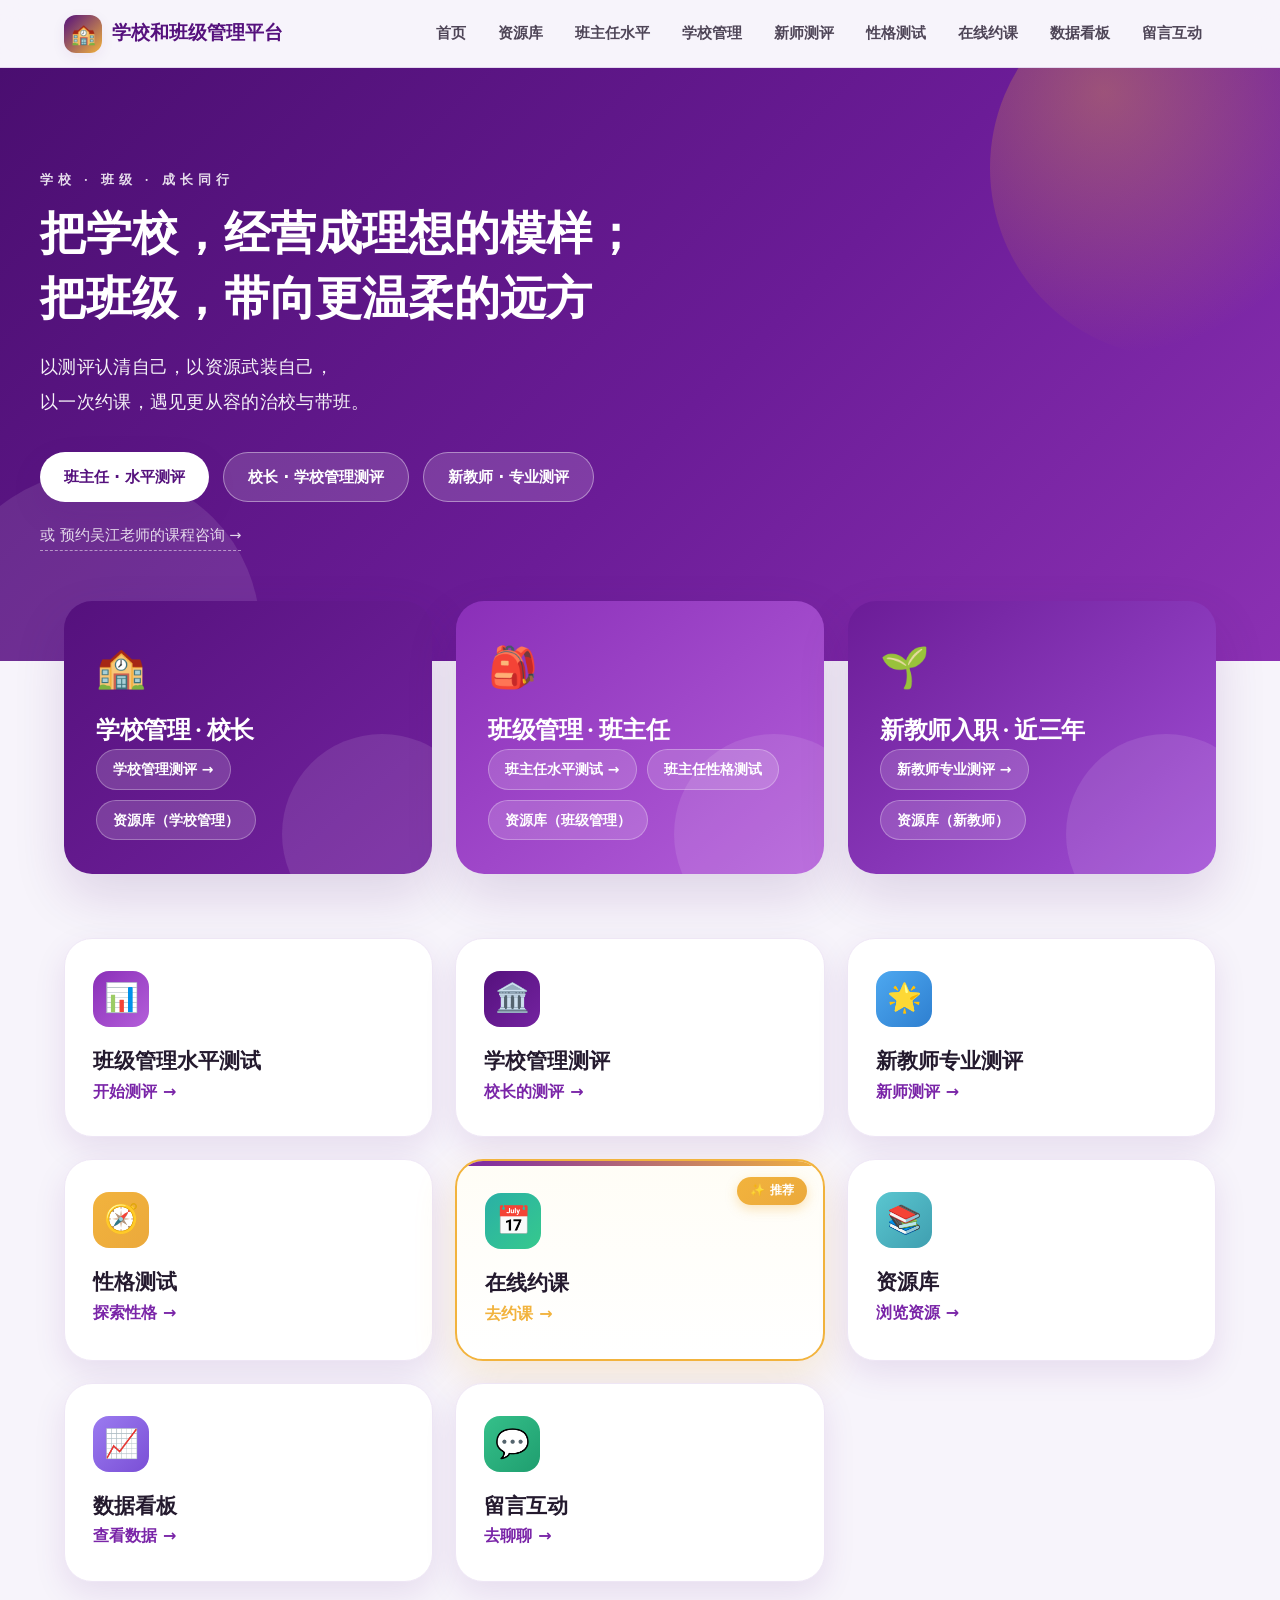
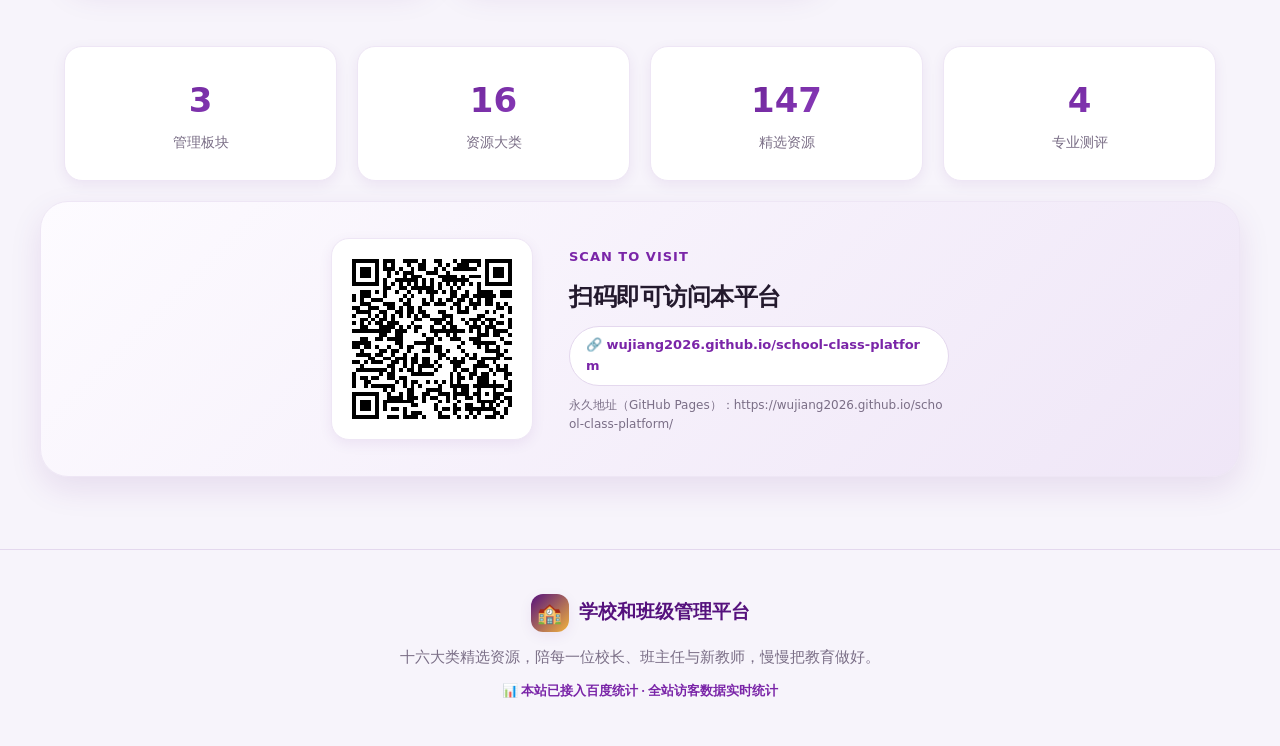
==== commit 1ba28acf: "首页文艺化：衬线标题+柔和圆角阴影+留白；主标题改为诗意文案；在线约课金边高亮+推荐角标+hero约课引导" ====
--- a/index.html
+++ b/index.html
@@ -23,13 +23,15 @@
   <!-- Hero -->
   <header class="hero">
     <div class="hero-inner">
-      <span class="eyebrow" style="color:rgba(255,255,255,.9)">SCHOOL &amp; CLASS MANAGEMENT PLATFORM</span>
-      <h1>把学校，也把每一个班级，带得更好</h1>
+      <span class="eyebrow">学校 · 班级 · 成长同行</span>
+      <h1>把学校，经营成理想的模样；<br>把班级，带向更温柔的远方</h1>
+      <p class="hero-poem">以测评认清自己，以资源武装自己，<br>以一次约课，遇见更从容的治校与带班。</p>
       <div class="hero-actions">
         <a href="level-test.html" class="btn btn-primary">班主任 · 水平测评</a>
         <a href="principal-test.html" class="btn btn-ghost">校长 · 学校管理测评</a>
         <a href="newteacher-test.html" class="btn btn-ghost">新教师 · 专业测评</a>
       </div>
+      <a class="hero-book" href="booking.html">或 预约吴江老师的课程咨询 →</a>
     </div>
   </header>
 
@@ -87,7 +89,8 @@
         <h3>性格测试</h3>
         <a href="personality-test.html" class="mc-link">探索性格 <span>→</span></a>
       </div>
-      <div class="module-card rise" style="animation-delay:.40s">
+      <div class="module-card featured rise" style="animation-delay:.40s">
+        <span class="mc-badge">✨ 推荐</span>
         <div class="mc-icon" style="background:linear-gradient(135deg,#2AB0A6,#36C98D)">📅</div>
         <h3>在线约课</h3>
         <a href="booking.html" class="mc-link">去约课 <span>→</span></a>
@@ -138,7 +141,7 @@
   <!-- 页脚 -->
   <footer class="footer">
     <div class="brand"><span class="logo">🏫</span><span>学校和班级管理平台</span></div>
-    <div>共 16 大类 · 147 项资源，持续更新中 · 用心陪伴每一位校长、班主任与新教师成长</div>
+    <div class="footer-tagline">十六大类精选资源，陪每一位校长、班主任与新教师，慢慢把教育做好。</div>
     <div class="tongji-badge">📊 本站已接入百度统计 · 全站访客数据实时统计</div>
   </footer>
 
--- a/assets/css/style.css
+++ b/assets/css/style.css
@@ -39,17 +39,18 @@
   --line-soft: #EEE6F5;
 
   /* 阴影 —— 紫调 */
-  --shadow-sm: 0 2px 8px rgba(85, 17, 125, 0.10);
-  --shadow-md: 0 8px 24px rgba(85, 17, 125, 0.13);
-  --shadow-lg: 0 18px 44px rgba(70, 12, 105, 0.18);
+  --shadow-sm: 0 4px 14px rgba(85, 17, 125, 0.07);
+  --shadow-md: 0 12px 32px rgba(85, 17, 125, 0.10);
+  --shadow-lg: 0 22px 52px rgba(70, 12, 105, 0.14);
 
   /* 圆角 */
-  --r-sm: 10px;
-  --r-md: 16px;
-  --r-lg: 24px;
+  --r-sm: 12px;
+  --r-md: 18px;
+  --r-lg: 28px;
   --r-pill: 999px;
 
   --font: "PingFang SC", "Microsoft YaHei", "Segoe UI", Inter, system-ui, sans-serif;
+  --serif: "Noto Serif SC", "Source Han Serif SC", "Songti SC", "STSong", "SimSun", serif;
   --maxw: 1200px;
 }
 
@@ -69,6 +70,12 @@
 img { max-width: 100%; display: block; }
 ul { list-style: none; }
 
+/* 文艺化：主要标题统一衬线字体，提升书卷气 */
+h1, h2, h3, .brand, .section-title, .hero h1, .domain-card h3, .module-card h3,
+.course-card h3, .test-hero h1, .role-card h3, .result h2, .footer .brand {
+  font-family: var(--serif);
+}
+
 .wrap { max-width: var(--maxw); margin: 0 auto; padding: 0 24px; }
 
 /* ---------- 导航栏 ---------- */
@@ -120,9 +127,11 @@
 
 /* ---------- 页脚 ---------- */
 .footer {
-  margin-top: 64px; padding: 40px 24px; text-align: center;
+  margin-top: 64px; padding: 44px 24px; text-align: center;
   border-top: 1px solid var(--line); color: var(--ink-mute); font-size: 14px;
-}
+  font-family: var(--serif);
+}
+.footer-tagline { font-size: 14.5px; line-height: 1.9; max-width: 640px; margin: 0 auto; }
 .footer .brand { justify-content: center; margin-bottom: 12px; }
 .tongji-badge { margin-top: 10px; font-size: 13px; color: var(--orange); font-weight: 600; }
 
@@ -201,7 +210,7 @@
 .hero {
   position: relative; overflow: hidden;
   background: linear-gradient(135deg, #4A0E70 0%, #6B1C97 55%, #9A3AC0 120%);
-  color: #fff; padding: 84px 24px 104px;
+  color: #fff; padding: 98px 24px 110px;
 }
 .hero::after {
   content: ""; position: absolute; right: -90px; top: -90px;
@@ -214,8 +223,8 @@
   background: rgba(255,255,255,.10);
 }
 .hero-inner { max-width: var(--maxw); margin: 0 auto; position: relative; z-index: 2; }
-.hero .eyebrow { color: rgba(255,255,255,.92) !important; }
-.hero h1 { font-size: 47px; font-weight: 900; line-height: 1.16; letter-spacing: -1px; max-width: 760px; }
+.hero .eyebrow { color: rgba(255,255,255,.86) !important; font-family: var(--serif); letter-spacing: 5px; font-weight: 600; }
+.hero h1 { font-size: 46px; font-weight: 800; line-height: 1.42; letter-spacing: 0; max-width: 780px; }
 .hero h1 .accent { color: var(--gold); }
 .hero p { font-size: 18px; margin-top: 18px; max-width: 600px; opacity: .95; }
 .hero-actions { margin-top: 32px; display: flex; gap: 14px; flex-wrap: wrap; }
@@ -223,6 +232,9 @@
 .hero .btn-primary:hover { background: var(--gold); color: #fff; }
 .hero .btn-ghost { background: rgba(255,255,255,.15); color: #fff; border-color: rgba(255,255,255,.4); }
 .hero .btn-ghost:hover { background: rgba(255,255,255,.25); color: #fff; }
+.hero-poem { font-family: var(--serif); font-size: 17px; line-height: 1.95; margin-top: 20px; max-width: 560px; opacity: .9; font-weight: 400; letter-spacing: .3px; }
+.hero-book { display: inline-block; margin-top: 22px; font-size: 14.5px; color: rgba(255,255,255,.82); border-bottom: 1px dashed rgba(255,255,255,.5); padding-bottom: 3px; transition: all .2s; }
+.hero-book:hover { color: #fff; border-color: var(--gold); }
 
 /* ---------- 两大管理板块 ---------- */
 .domains { margin-top: -60px; position: relative; z-index: 5; }
@@ -252,7 +264,7 @@
 .domain-card .dc-link:hover { background: #fff; color: var(--brand-deep); }
 
 /* 模块卡片 */
-.modules { margin-top: 56px; position: relative; z-index: 5; }
+.modules { margin-top: 64px; position: relative; z-index: 5; }
 .module-grid { display: grid; grid-template-columns: repeat(3, 1fr); gap: 22px; }
 .module-card {
   background: var(--surface); border-radius: var(--r-lg); padding: 32px 28px;
@@ -269,9 +281,28 @@
 .module-card .mc-link { font-weight: 700; color: var(--orange); display: inline-flex; align-items: center; gap: 6px; }
 .module-card .mc-link span { transition: transform .2s; }
 .module-card:hover .mc-link span { transform: translateX(4px); }
+/* 在线约课 · 重点突出 */
+.module-card.featured {
+  border: 2px solid var(--gold);
+  background: linear-gradient(180deg, #FFFDF6, #FFFFFF);
+  box-shadow: 0 16px 42px rgba(242, 179, 61, 0.20);
+}
+.module-card.featured::before {
+  content: ""; position: absolute; left: 0; right: 0; top: 0; height: 5px;
+  background: linear-gradient(90deg, var(--brand), var(--gold));
+  border-radius: var(--r-lg) var(--r-lg) 0 0;
+}
+.module-card .mc-badge {
+  position: absolute; top: 16px; right: 16px; z-index: 3;
+  font-size: 12px; font-weight: 700; color: #fff;
+  background: linear-gradient(135deg, var(--gold), var(--amber));
+  padding: 4px 13px; border-radius: var(--r-pill);
+  box-shadow: 0 4px 12px rgba(242, 179, 61, 0.35);
+}
+.module-card.featured .mc-link { color: var(--gold); }
 
 /* 数据条 */
-.stats { margin-top: 56px; }
+.stats { margin-top: 64px; }
 .stats-grid { display: grid; grid-template-columns: repeat(4, 1fr); gap: 20px; }
 .stat {
   background: var(--surface); border-radius: var(--r-md); padding: 26px 20px; text-align: center;
